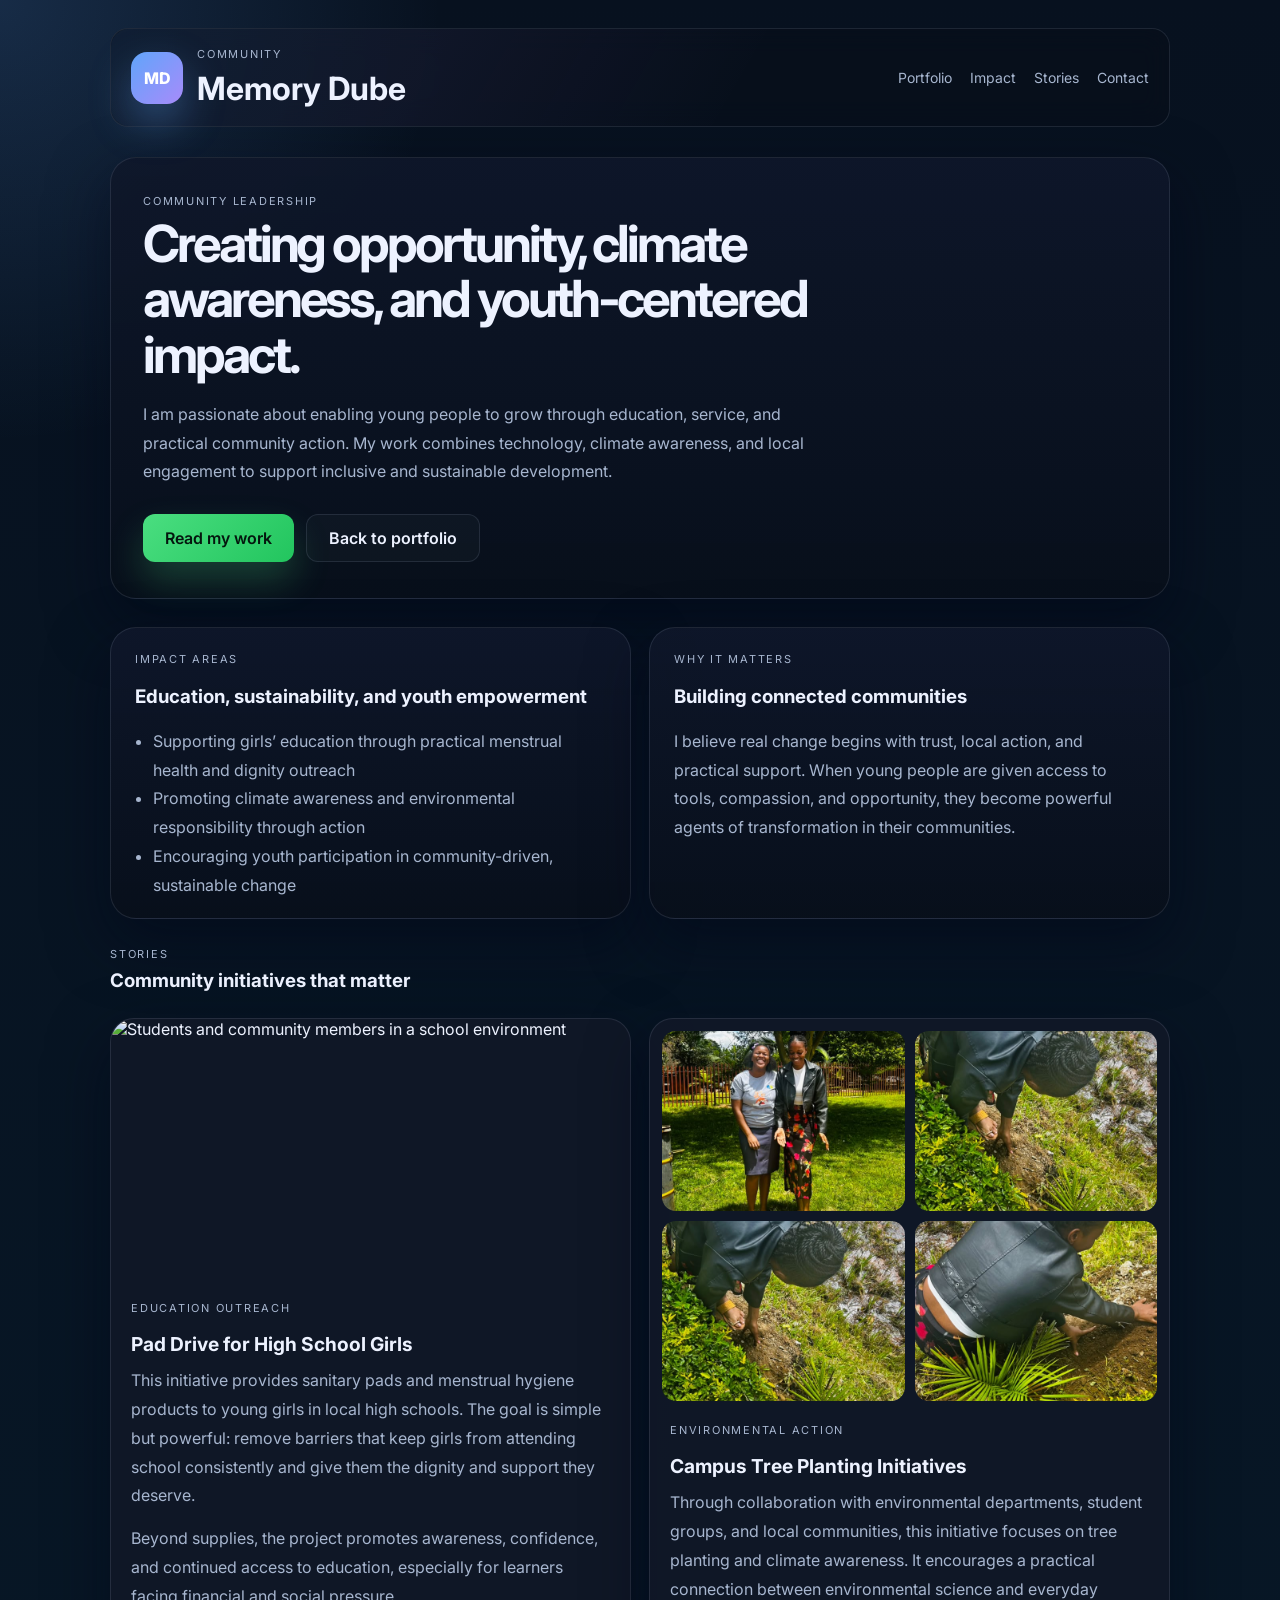
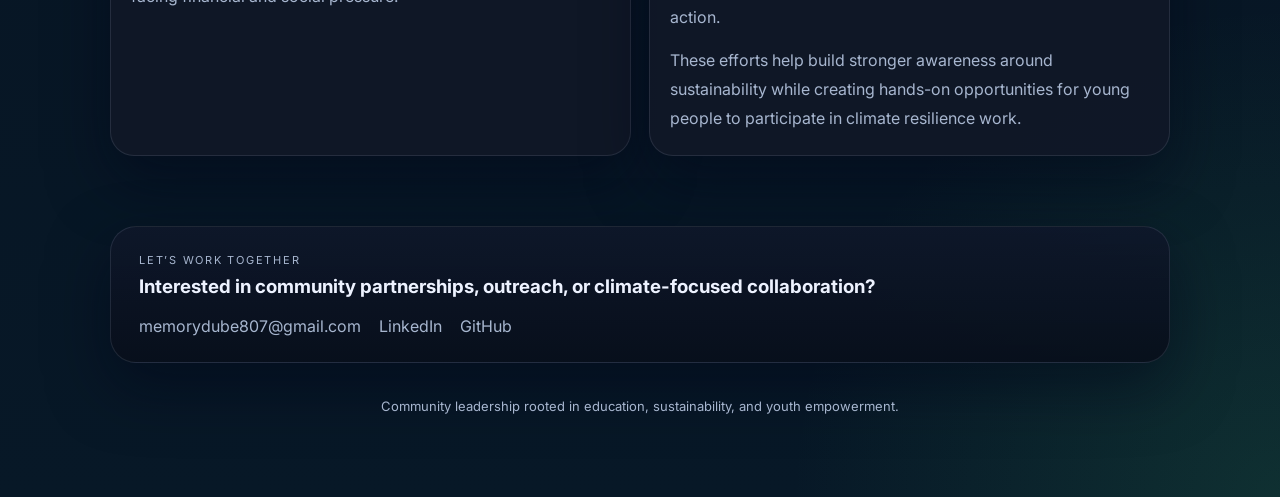
==== community.html @ f98d9ad6 "Initial portfolio upload" ====
<!DOCTYPE html>
<html lang="en">
  <head>
    <meta charset="UTF-8" />
    <meta name="viewport" content="width=device-width, initial-scale=1.0" />
    <title>Community Leadership | Memory Dube</title>
    <meta
      name="description"
      content="Community leadership and impact page for Memory Dube, highlighting education outreach, climate action, and youth empowerment."
    />
    <link rel="preconnect" href="https://fonts.googleapis.com" />
    <link rel="preconnect" href="https://fonts.gstatic.com" crossorigin />
    <link
      href="https://fonts.googleapis.com/css2?family=Inter:wght@400;500;600;700;800&display=swap"
      rel="stylesheet"
    />
    <link rel="stylesheet" href="styles.css" />
  </head>
  <body class="community-page-body">
    <div class="page-shell community-page-shell">
      <header class="topbar community-header">
        <div class="brand-wrap">
          <div class="brand-mark">MD</div>
          <div>
            <p class="eyebrow">Community</p>
            <h1>Memory Dube</h1>
          </div>
        </div>

        <nav class="main-nav" aria-label="Community navigation">
          <a href="index.html">Portfolio</a>
          <a href="#impact">Impact</a>
          <a href="#stories">Stories</a>
          <a href="#contact">Contact</a>
        </nav>
      </header>

      <main class="community-main">
        <section class="community-hero card">
          <div>
            <p class="eyebrow">Community leadership</p>
            <h2>Creating opportunity, climate awareness, and youth-centered impact.</h2>
            <p>
              I am passionate about enabling young people to grow through education, service, and
              practical community action. My work combines technology, climate awareness, and local
              engagement to support inclusive and sustainable development.
            </p>
            <div class="cta-row">
              <a href="#stories" class="primary-btn">Read my work</a>
              <a href="index.html" class="secondary-btn">Back to portfolio</a>
            </div>
          </div>
        </section>

        <section id="impact" class="impact-layout">
          <article class="impact-stats card">
            <p class="eyebrow">Impact areas</p>
            <h3>Education, sustainability, and youth empowerment</h3>
            <ul>
              <li>Supporting girls’ education through practical menstrual health and dignity outreach</li>
              <li>Promoting climate awareness and environmental responsibility through action</li>
              <li>Encouraging youth participation in community-driven, sustainable change</li>
            </ul>
          </article>

          <article class="impact-stats card">
            <p class="eyebrow">Why it matters</p>
            <h3>Building connected communities</h3>
            <p>
              I believe real change begins with trust, local action, and practical support. When young
              people are given access to tools, compassion, and opportunity, they become powerful agents of
              transformation in their communities.
            </p>
          </article>
        </section>

        <section id="stories" class="story-section">
          <div class="section-header community-section-header">
            <div>
              <p class="eyebrow">Stories</p>
              <h3>Community initiatives that matter</h3>
            </div>
          </div>

          <div class="story-grid">
            <article class="story-card card">
              <img
                src="https://images.unsplash.com/photo-1529156069898-49953e39b3ac?auto=format&fit=crop&w=900&q=80"
                alt="Students and community members in a school environment"
              />
              <div class="story-content">
                <p class="eyebrow">Education outreach</p>
                <h3>Pad Drive for High School Girls</h3>
                <p>
                  This initiative provides sanitary pads and menstrual hygiene products to young girls
                  in local high schools. The goal is simple but powerful: remove barriers that keep
                  girls from attending school consistently and give them the dignity and support they
                  deserve.
                </p>
                <p>
                  Beyond supplies, the project promotes awareness, confidence, and continued access to
                  education, especially for learners facing financial and social pressure.
                </p>
              </div>
            </article>

            <article class="story-card card">
              <div class="story-gallery">
                <img src="tree_planting/WhatsApp Image 2026-09-12 at 18.27.28.jpeg" alt="Tree planting activity" />
                <img src="tree_planting/o.jpeg" alt="Tree planting action" />
                <img src="tree_planting/r.jpeg" alt="Students planting trees" />
                <img src="tree_planting/m.jpeg" alt="Community tree planting" />
              </div>
              <div class="story-content">
                <p class="eyebrow">Environmental action</p>
                <h3>Campus Tree Planting Initiatives</h3>
                <p>
                  Through collaboration with environmental departments, student groups, and local
                  communities, this initiative focuses on tree planting and climate awareness. It
                  encourages a practical connection between environmental science and everyday action.
                </p>
                <p>
                  These efforts help build stronger awareness around sustainability while creating hands-on
                  opportunities for young people to participate in climate resilience work.
                </p>
              </div>
            </article>
          </div>
        </section>

        <section id="contact" class="contact card community-contact">
          <div>
            <p class="eyebrow">Let’s work together</p>
            <h3>Interested in community partnerships, outreach, or climate-focused collaboration?</h3>
          </div>

          <div class="contact-links">
            <a href="mailto:memorydube807@gmail.com">memorydube807@gmail.com</a>
            <a href="https://www.linkedin.com/in/memory-d-347bab246/" target="_blank" rel="noreferrer">LinkedIn</a>
            <a href="https://github.com/MemoryDube807" target="_blank" rel="noreferrer">GitHub</a>
          </div>
        </section>
      </main>

      <footer class="footer">
        <p>Community leadership rooted in education, sustainability, and youth empowerment.</p>
      </footer>
    </div>
  </body>
</html>
---- styles.css ----
:root {
  --bg: #07111f;
  --bg-2: #0d172a;
  --panel: rgba(15, 23, 42, 0.82);
  --panel-strong: #101b2e;
  --card: rgba(17, 24, 39, 0.9);
  --card-soft: rgba(15, 23, 42, 0.7);
  --line: rgba(148, 163, 184, 0.16);
  --text: #edf2ff;
  --muted: #a7b6cf;
  --blue: #60a5fa;
  --cyan: #67e8f9;
  --purple: #a78bfa;
  --green: #4ade80;
  --shadow: 0 24px 60px rgba(2, 6, 23, 0.5);
}

* {
  box-sizing: border-box;
}

html {
  scroll-behavior: smooth;
}

body {
  margin: 0;
  min-height: 100vh;
  font-family: "Inter", sans-serif;
  background:
    radial-gradient(circle at top left, rgba(96, 165, 250, 0.2), transparent 18%),
    radial-gradient(circle at bottom right, rgba(167, 139, 250, 0.18), transparent 25%),
    linear-gradient(180deg, var(--bg) 0%, #0a1425 100%);
  color: var(--text);
}

img {
  display: block;
  max-width: 100%;
}

a {
  color: inherit;
  text-decoration: none;
}

.page-shell {
  max-width: 1200px;
  margin: 0 auto;
  padding: 28px 20px 60px;
}

.card {
  background: linear-gradient(180deg, rgba(15, 23, 42, 0.9), rgba(8, 15, 27, 0.95));
  border: 1px solid var(--line);
  border-radius: 26px;
  box-shadow: var(--shadow);
}

.topbar {
  display: flex;
  align-items: center;
  justify-content: space-between;
  gap: 18px;
  margin-bottom: 30px;
  padding: 18px 20px;
  position: sticky;
  top: 12px;
  z-index: 10;
  background: rgba(8, 15, 27, 0.7);
  border: 1px solid var(--line);
  border-radius: 18px;
  backdrop-filter: blur(14px);
}

.topbar::before {
  content: "";
  position: absolute;
  inset: 0;
  background: linear-gradient(120deg, rgba(96, 165, 250, 0.08), rgba(167, 139, 250, 0.06), transparent 60%);
  border-radius: inherit;
  pointer-events: none;
}

.brand-wrap,
.main-nav {
  position: relative;
  z-index: 1;
}

.brand-wrap {
  display: flex;
  align-items: center;
  gap: 14px;
}

.brand-mark {
  width: 52px;
  height: 52px;
  border-radius: 16px;
  display: grid;
  place-items: center;
  background: linear-gradient(135deg, var(--blue), var(--purple));
  color: #fff;
  font-weight: 800;
  box-shadow: 0 18px 40px rgba(96, 165, 250, 0.35);
}

.brand-wrap h1,
.hero-copy h2,
.section-title-row h3,
.section-header h3,
.contact h3,
.process h3,
.mini-card h3 {
  margin: 0;
}

.eyebrow {
  margin: 0 0 8px;
  font-size: 11px;
  letter-spacing: 0.16em;
  text-transform: uppercase;
  color: var(--muted);
}

.main-nav {
  display: flex;
  align-items: center;
  gap: 18px;
  flex-wrap: wrap;
  font-size: 14px;
  color: var(--muted);
}

.main-nav a,
.section-header a,
.contact-links a {
  transition: color 0.2s ease;
}

.main-nav a:hover,
.section-header a:hover,
.contact-links a:hover {
  color: var(--text);
}

.hero {
  display: grid;
  grid-template-columns: 1.4fr 0.8fr;
  gap: 26px;
  padding: 38px 36px;
  overflow: hidden;
}

.hero-copy {
  display: flex;
  flex-direction: column;
  justify-content: center;
}

.badge {
  display: inline-flex;
  width: fit-content;
  align-items: center;
  padding: 8px 14px;
  border-radius: 999px;
  background: rgba(103, 232, 249, 0.09);
  border: 1px solid rgba(103, 232, 249, 0.18);
  color: #d9f9ff;
  font-size: 12px;
  font-weight: 600;
}

.hero-copy h2 {
  margin-top: 18px;
  max-width: 600px;
  font-size: clamp(2.4rem, 5vw, 4.3rem);
  line-height: 1.03;
  letter-spacing: -0.06em;
}

.hero-copy p {
  margin: 18px 0 0;
  max-width: 620px;
  color: var(--muted);
  font-size: 1.02rem;
  line-height: 1.8;
}

.cta-row {
  display: flex;
  flex-wrap: wrap;
  gap: 12px;
  margin-top: 28px;
}

.primary-btn,
.secondary-btn {
  display: inline-flex;
  align-items: center;
  justify-content: center;
  min-height: 48px;
  padding: 0 22px;
  border-radius: 12px;
  font-weight: 600;
  transition: transform 0.2s ease, box-shadow 0.2s ease;
}

.primary-btn {
  background: linear-gradient(135deg, var(--green), #22c55e);
  color: #04160e;
  box-shadow: 0 18px 36px rgba(74, 222, 128, 0.24);
}

.secondary-btn {
  background: rgba(148, 163, 184, 0.04);
  border: 1px solid var(--line);
  color: var(--text);
}

.primary-btn:hover,
.secondary-btn:hover {
  transform: translateY(-1px);
}

.tag-row,
.impact-row {
  display: flex;
  flex-wrap: wrap;
  gap: 12px;
  margin-top: 24px;
}

.tag-row span,
.impact-row span {
  display: inline-flex;
  align-items: center;
  padding: 9px 12px;
  border-radius: 999px;
  background: rgba(148, 163, 184, 0.05);
  border: 1px solid var(--line);
  color: var(--muted);
  font-size: 12px;
}

.impact-row span {
  background: rgba(74, 222, 128, 0.08);
  border-color: rgba(74, 222, 128, 0.18);
  color: #d7fce6;
}

.info-panel {
  display: flex;
  flex-direction: column;
  gap: 18px;
  justify-content: center;
}

.profile-card {
  display: flex;
  align-items: center;
  gap: 16px;
  padding: 20px;
  background: linear-gradient(135deg, rgba(96, 165, 250, 0.1), rgba(167, 139, 250, 0.08));
  border: 1px solid var(--line);
  border-radius: 22px;
}

.avatar {
  width: 76px;
  height: 76px;
  border-radius: 22px;
  display: grid;
  place-items: center;
  background: linear-gradient(135deg, var(--purple), var(--blue));
  color: white;
  font-size: 1.5rem;
  font-weight: 800;
}

.profile-name {
  margin: 0;
  font-size: 1.3rem;
  font-weight: 700;
}

.profile-role {
  margin: 6px 0 0;
  color: var(--muted);
  font-size: 0.95rem;
}

.stat-grid {
  display: grid;
  grid-template-columns: repeat(2, minmax(0, 1fr));
  gap: 16px;
}

.stat-grid div {
  padding: 18px 16px;
  background: rgba(148, 163, 184, 0.04);
  border: 1px solid var(--line);
  border-radius: 16px;
  display: grid;
  gap: 8px;
}

.stat-grid span {
  color: var(--muted);
  font-size: 12px;
}

.stat-grid strong {
  font-size: 1rem;
}

.metrics {
  margin-top: 28px;
  padding: 26px 30px 18px;
}

.section-title-row,
.section-header {
  display: flex;
  align-items: center;
  justify-content: space-between;
  gap: 12px;
}

.live-pill {
  color: var(--green);
  font-size: 13px;
  font-weight: 600;
}

.metrics-grid {
  margin-top: 20px;
  display: grid;
  grid-template-columns: repeat(4, minmax(0, 1fr));
  gap: 16px;
}

.metrics-grid article {
  padding: 20px 18px;
  background: rgba(148, 163, 184, 0.04);
  border: 1px solid var(--line);
  border-radius: 18px;
  display: grid;
  gap: 10px;
}

.metrics-grid span {
  color: var(--muted);
  font-size: 12px;
}

.metrics-grid strong {
  font-size: clamp(1.5rem, 2.5vw, 2.2rem);
}

.about-grid {
  display: grid;
  grid-template-columns: repeat(2, minmax(0, 1fr));
  gap: 18px;
  margin-top: 26px;
}

.mini-card {
  padding: 24px 24px 20px;
}

.mini-card p:last-child {
  color: var(--muted);
  line-height: 1.8;
  margin: 14px 0 0;
}

.section-header {
  margin-top: 46px;
  margin-bottom: 18px;
}

.pill,
.section-header a {
  display: inline-flex;
  align-items: center;
  justify-content: center;
  min-height: 38px;
  padding: 0 14px;
  border-radius: 999px;
  background: rgba(148, 163, 184, 0.04);
  border: 1px solid var(--line);
  color: var(--muted);
  font-size: 12px;
}

.projects-grid,
.video-grid {
  display: grid;
  grid-template-columns: repeat(3, minmax(0, 1fr));
  gap: 18px;
}

.project-card,
.video-card {
  background: rgba(17, 24, 39, 0.9);
  border: 1px solid var(--line);
  border-radius: 22px;
  overflow: hidden;
  transition: transform 0.22s ease, border-color 0.22s ease, box-shadow 0.22s ease;
}

.project-card {
  padding: 18px;
}

.project-card:hover,
.video-card:hover {
  transform: translateY(-4px);
  border-color: rgba(96, 165, 250, 0.32);
  box-shadow: 0 18px 32px rgba(15, 23, 42, 0.4);
}

.project-top {
  display: flex;
  align-items: center;
  justify-content: space-between;
  gap: 12px;
  margin-bottom: 18px;
}

.repo-icon {
  display: inline-flex;
  align-items: center;
  gap: 10px;
  font-weight: 600;
  color: var(--text);
}

.repo-icon::before {
  content: "";
  display: inline-block;
  width: 12px;
  height: 12px;
  border-radius: 4px;
  background: linear-gradient(135deg, var(--green), #facc15);
}

.lang {
  display: inline-flex;
  align-items: center;
  justify-content: center;
  padding: 7px 10px;
  border-radius: 999px;
  background: rgba(96, 165, 250, 0.1);
  border: 1px solid rgba(96, 165, 250, 0.22);
  color: #e0efff;
  font-size: 11px;
}

.project-card h4,
.video-card h4 {
  margin: 0 0 10px;
  font-size: 1.15rem;
}

.project-card p,
.video-card p {
  margin: 0;
  color: var(--muted);
  line-height: 1.75;
  font-size: 14px;
}

.meta-row {
  display: flex;
  align-items: center;
  justify-content: space-between;
  gap: 10px;
  margin-top: 18px;
  padding-top: 14px;
  border-top: 1px solid var(--line);
  color: var(--muted);
  font-size: 12px;
}

.meta-row .stars {
  display: inline-flex;
  align-items: center;
  gap: 6px;
}

.meta-row .stars::before {
  content: "★";
  color: #facc15;
}

.project-links {
  margin-top: 18px;
  display: flex;
  flex-wrap: wrap;
  gap: 10px;
}

.project-links a {
  padding: 8px 12px;
  border-radius: 10px;
  border: 1px solid var(--line);
  background: rgba(148, 163, 184, 0.04);
  color: var(--text);
  font-size: 12px;
}

.process {
  margin-top: 38px;
  padding: 24px 28px 14px;
}

.process-grid {
  display: grid;
  grid-template-columns: repeat(3, minmax(0, 1fr));
  gap: 18px;
  margin-top: 18px;
}

.process-grid article {
  padding: 22px 18px 18px;
  border-radius: 20px;
  background: rgba(148, 163, 184, 0.04);
  border: 1px solid var(--line);
  transition: transform 0.2s ease, border-color 0.2s ease;
}

.process-grid article:hover {
  transform: translateY(-3px);
  border-color: rgba(103, 232, 249, 0.28);
}

.process-grid span {
  display: inline-flex;
  width: 38px;
  height: 38px;
  align-items: center;
  justify-content: center;
  border-radius: 12px;
  margin-bottom: 18px;
  background: rgba(96, 165, 250, 0.12);
  border: 1px solid rgba(96, 165, 250, 0.22);
  color: #dfeeff;
  font-weight: 700;
}

.process-grid h4 {
  margin: 0 0 12px;
  font-size: 1.1rem;
}

.process-grid p {
  margin: 0;
  color: var(--muted);
  line-height: 1.8;
}

.video-card {
  padding: 0;
}

.video-embed {
  width: 100%;
  position: relative;
  aspect-ratio: 16 / 9;
  background: #020817;
  border-bottom: 1px solid var(--line);
}

.video-card .video-embed iframe {
  filter: saturate(0.85);
}

.video-embed iframe {
  width: 100%;
  height: 100%;
  border: 0;
}

.video-body {
  padding: 18px;
}

.contact {
  display: flex;
  align-items: center;
  justify-content: space-between;
  gap: 18px;
  margin-top: 42px;
  padding: 26px 28px;
}

.contact-links {
  display: flex;
  flex-wrap: wrap;
  gap: 18px;
  color: var(--muted);
}

.footer {
  padding: 22px 8px 10px;
  text-align: center;
  color: var(--muted);
  font-size: 13px;
}

.community-page-body {
  background:
    radial-gradient(circle at top left, rgba(96, 165, 250, 0.18), transparent 18%),
    radial-gradient(circle at bottom right, rgba(74, 222, 128, 0.12), transparent 20%),
    linear-gradient(180deg, var(--bg) 0%, #071827 100%);
}

.community-page-shell {
  max-width: 1100px;
}

.community-main {
  display: grid;
  gap: 28px;
}

.community-hero {
  padding: 36px 32px;
}

.community-hero h2 {
  margin: 0;
  max-width: 700px;
  font-size: clamp(2.2rem, 4vw, 3.6rem);
  line-height: 1.08;
  letter-spacing: -0.06em;
}

.community-hero p:last-of-type {
  color: var(--muted);
  line-height: 1.8;
  max-width: 700px;
  margin-top: 18px;
}

.impact-layout {
  display: grid;
  grid-template-columns: repeat(2, minmax(0, 1fr));
  gap: 18px;
}

.impact-stats {
  padding: 24px 24px 18px;
}

.impact-stats ul {
  margin: 12px 0 0;
  padding-left: 18px;
  color: var(--muted);
  line-height: 1.8;
}

.impact-stats p:last-child {
  margin: 12px 0 0;
  color: var(--muted);
  line-height: 1.8;
}

.story-section {
  display: grid;
  gap: 18px;
}

.community-section-header {
  margin-top: 0;
  margin-bottom: 8px;
}

.story-grid {
  display: grid;
  grid-template-columns: repeat(2, minmax(0, 1fr));
  gap: 18px;
}

.story-card {
  overflow: hidden;
  background: rgba(17, 24, 39, 0.9);
  border: 1px solid var(--line);
  border-radius: 24px;
  box-shadow: var(--shadow);
}

.story-card img {
  width: 100%;
  height: 260px;
  object-fit: cover;
  display: block;
}

.story-gallery {
  display: grid;
  grid-template-columns: repeat(2, minmax(0, 1fr));
  gap: 10px;
  padding: 12px 12px 0;
}

.story-gallery img {
  width: 100%;
  height: 180px;
  object-fit: cover;
  display: block;
  border-radius: 14px;
}

.story-content {
  padding: 20px 20px 22px;
}

.story-content h3 {
  margin: 0 0 10px;
  font-size: 1.2rem;
}

.story-content p {
  margin: 0 0 14px;
  color: var(--muted);
  line-height: 1.8;
}

.story-content p:last-child {
  margin-bottom: 0;
}

.community-contact {
  display: flex;
  flex-wrap: wrap;
  justify-content: space-between;
  align-items: center;
  gap: 18px;
  padding: 26px 28px;
}

@media (max-width: 980px) {
  .hero {
    grid-template-columns: 1fr;
  }

  .projects-grid,
  .video-grid,
  .metrics-grid,
  .process-grid,
  .impact-layout,
  .story-grid {
    grid-template-columns: 1fr;
  }

  .contact {
    flex-direction: column;
    align-items: flex-start;
  }
}

@media (prefers-reduced-motion: reduce) {
  *, *::before, *::after {
    animation: none !important;
    transition: none !important;
    scroll-behavior: auto !important;
  }
}

@media (max-width: 640px) {
  .page-shell {
    padding-left: 14px;
    padding-right: 14px;
  }

  .topbar,
  .section-header,
  .section-title-row {
    flex-direction: column;
    align-items: flex-start;
  }

  .main-nav {
    gap: 10px 14px;
  }

  .hero,
  .metrics,
  .contact {
    padding-left: 18px;
    padding-right: 18px;
  }

  .tag-row,
  .contact-links,
  .project-links {
    gap: 8px;
  }

  .about-grid,
  .projects-grid,
  .video-grid,
  .metrics-grid,
  .process-grid,
  .stat-grid,
  .community-showcase {
    grid-template-columns: 1fr;
  }

  .hero-copy h2 {
    font-size: 2.4rem;
  }
}
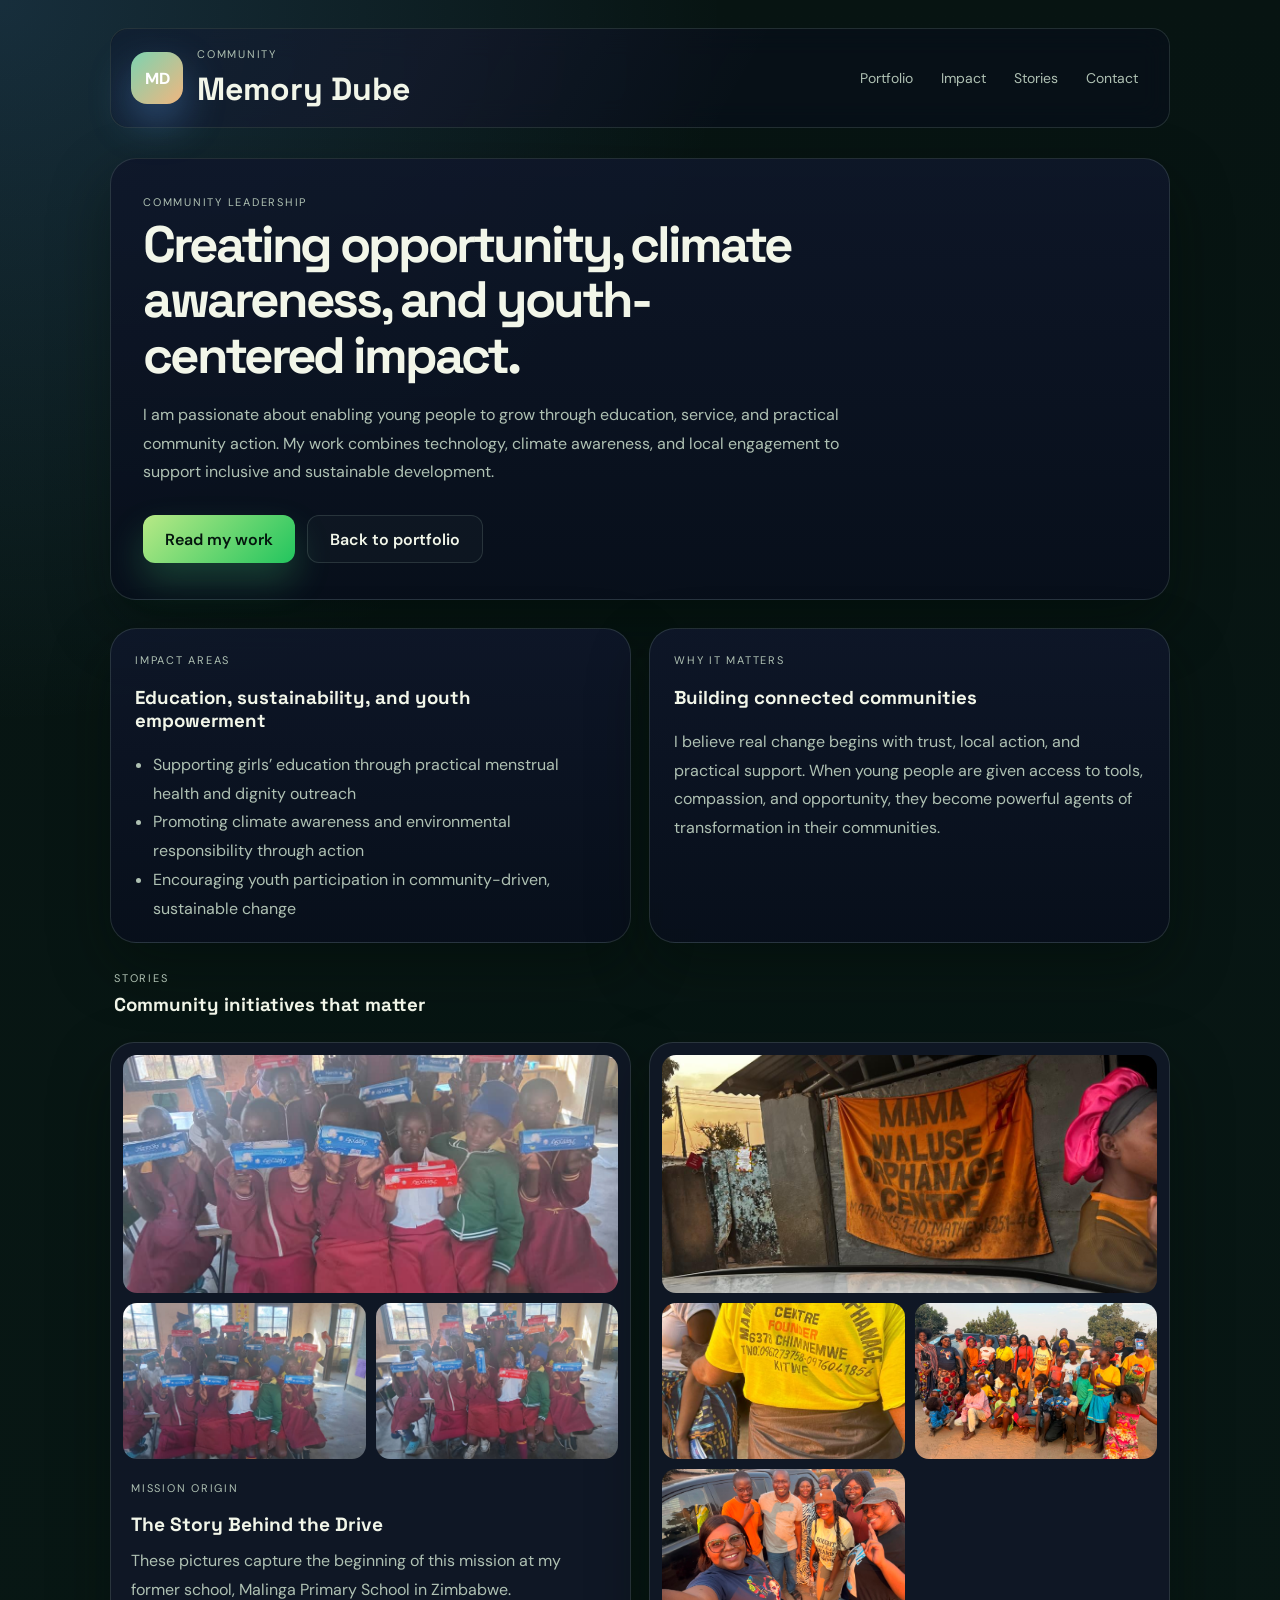
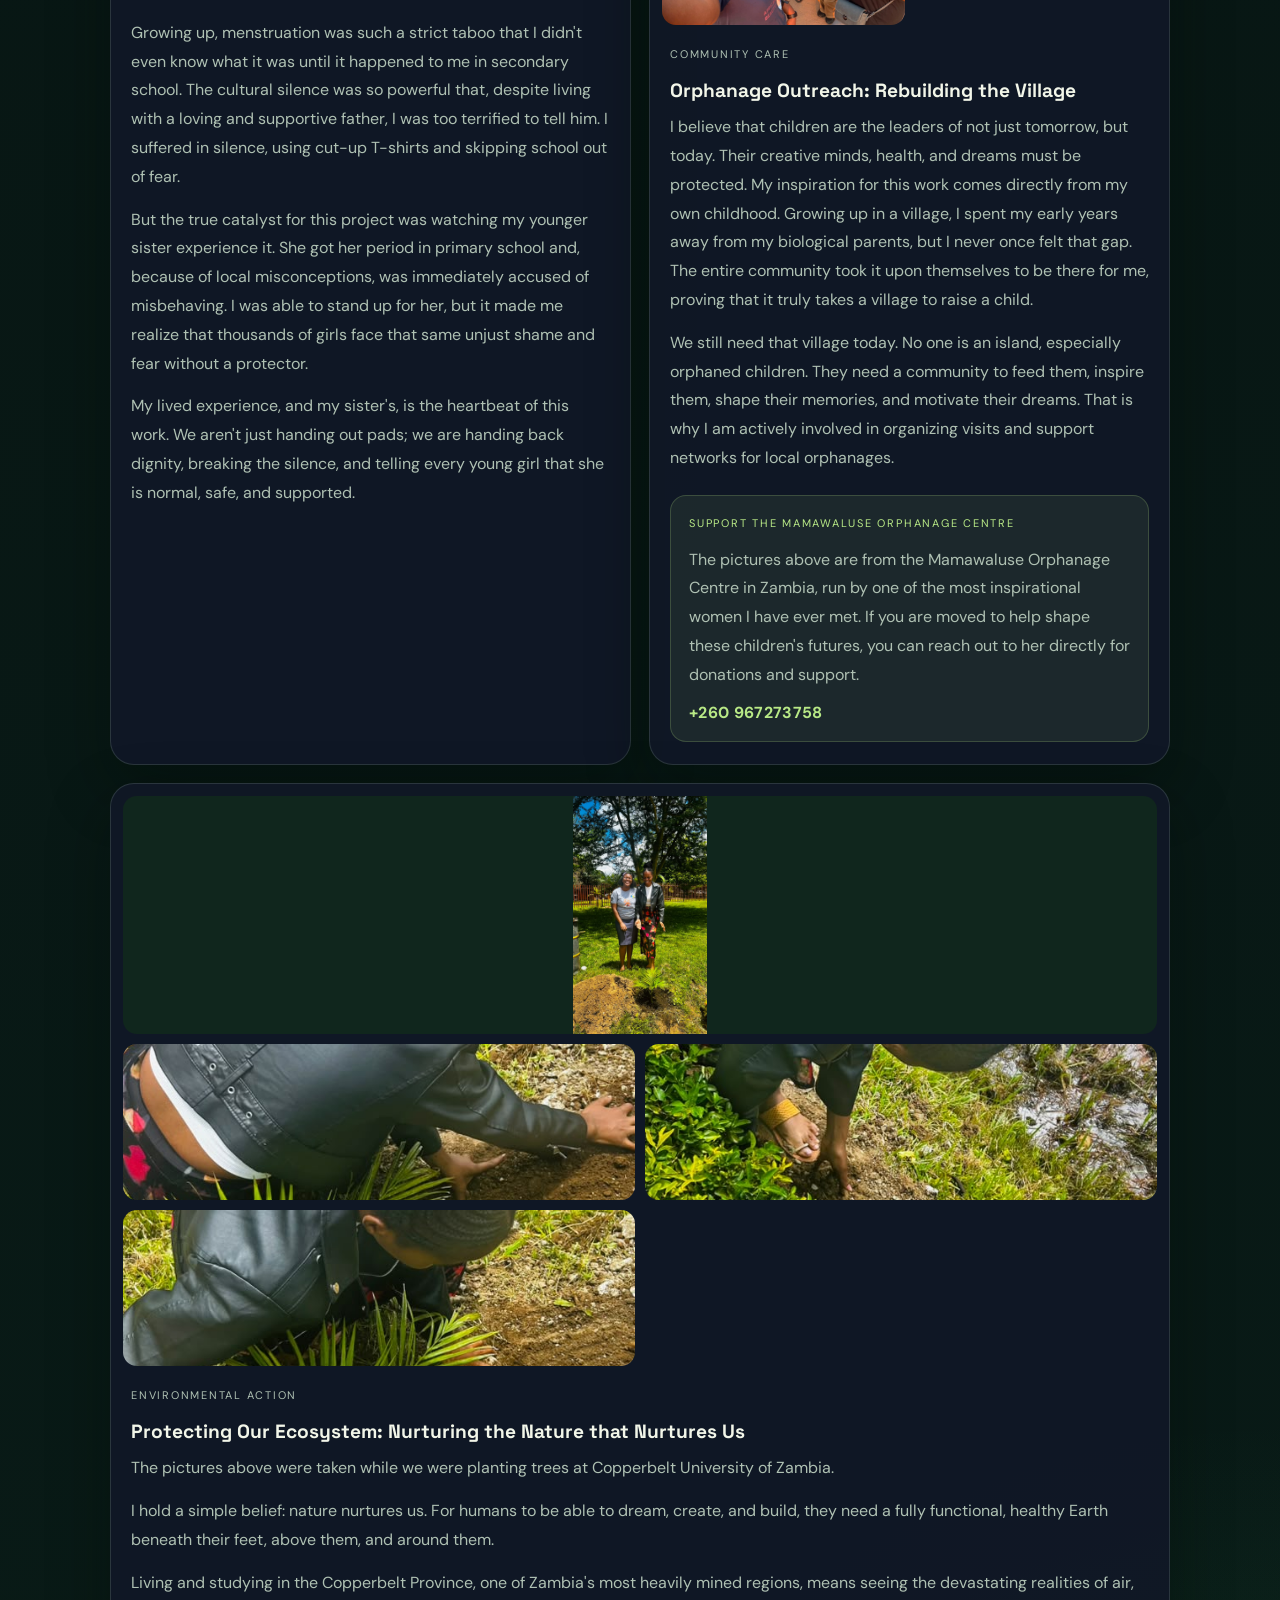
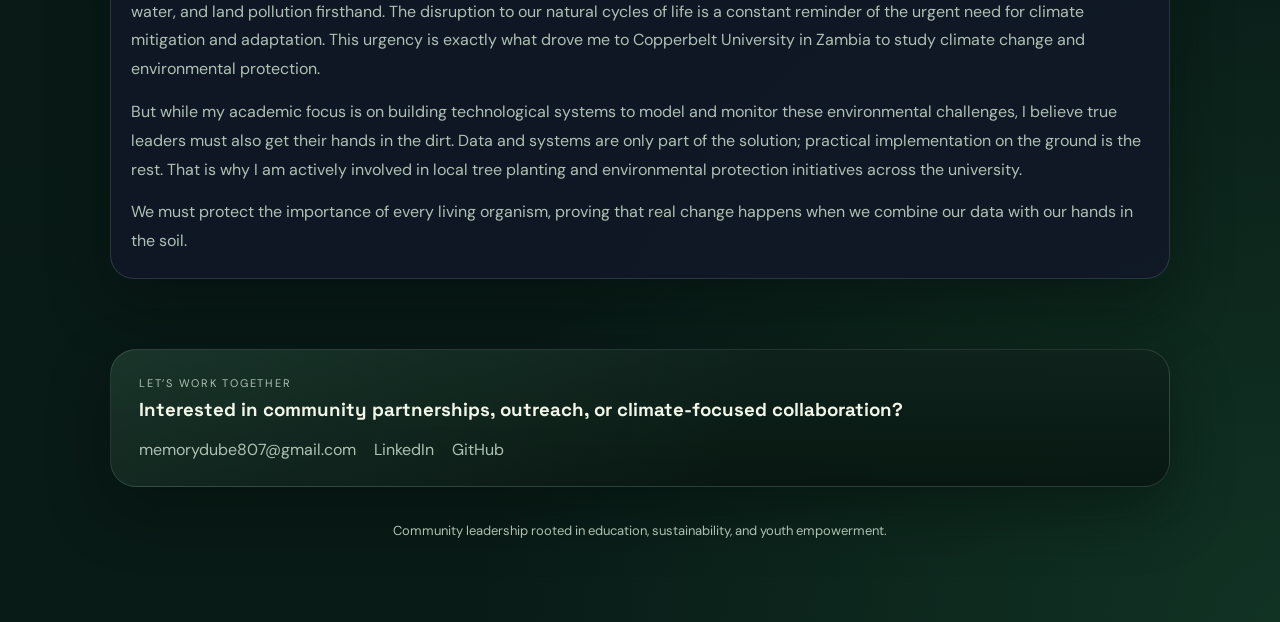
==== commit 658c1b40: "Update portfolio and community website" ====
--- a/community.html
+++ b/community.html
@@ -11,7 +11,7 @@
     <link rel="preconnect" href="https://fonts.googleapis.com" />
     <link rel="preconnect" href="https://fonts.gstatic.com" crossorigin />
     <link
-      href="https://fonts.googleapis.com/css2?family=Inter:wght@400;500;600;700;800&display=swap"
+      href="https://fonts.googleapis.com/css2?family=DM+Sans:wght@400;500;600;700&family=Space+Grotesk:wght@500;600;700&display=swap"
       rel="stylesheet"
     />
     <link rel="stylesheet" href="styles.css" />
@@ -84,44 +84,121 @@
 
           <div class="story-grid">
             <article class="story-card card">
-              <img
-                src="https://images.unsplash.com/photo-1529156069898-49953e39b3ac?auto=format&fit=crop&w=900&q=80"
-                alt="Students and community members in a school environment"
-              />
+              <div class="story-gallery">
+                <img src="pads distribution/girls.jpeg" alt="Girls receiving sanitary pad support" />
+                <img src="pads distribution/my girls.jpeg" alt="Girls participating in the pad distribution" />
+                <img
+                  src="pads distribution/WhatsApp Image 2026-09-14 at 18.25.34.jpeg"
+                  alt="Community pad distribution activity"
+                />
+              </div>
               <div class="story-content">
-                <p class="eyebrow">Education outreach</p>
-                <h3>Pad Drive for High School Girls</h3>
-                <p>
-                  This initiative provides sanitary pads and menstrual hygiene products to young girls
-                  in local high schools. The goal is simple but powerful: remove barriers that keep
-                  girls from attending school consistently and give them the dignity and support they
-                  deserve.
-                </p>
-                <p>
-                  Beyond supplies, the project promotes awareness, confidence, and continued access to
-                  education, especially for learners facing financial and social pressure.
+                <p class="eyebrow">Mission origin</p>
+                <h3>The Story Behind the Drive</h3>
+                <p>
+                  These pictures capture the beginning of this mission at my former school, Malinga
+                  Primary School in Zimbabwe.
+                </p>
+                <p>
+                  Growing up, menstruation was such a strict taboo that I didn't even know what it was
+                  until it happened to me in secondary school. The cultural silence was so powerful that,
+                  despite living with a loving and supportive father, I was too terrified to tell him. I
+                  suffered in silence, using cut-up T-shirts and skipping school out of fear.
+                </p>
+                <p>
+                  But the true catalyst for this project was watching my younger sister experience it. She
+                  got her period in primary school and, because of local misconceptions, was immediately
+                  accused of misbehaving. I was able to stand up for her, but it made me realize that
+                  thousands of girls face that same unjust shame and fear without a protector.
+                </p>
+                <p>
+                  My lived experience, and my sister's, is the heartbeat of this work. We aren't just
+                  handing out pads; we are handing back dignity, breaking the silence, and telling every
+                  young girl that she is normal, safe, and supported.
                 </p>
               </div>
             </article>
 
             <article class="story-card card">
               <div class="story-gallery">
-                <img src="tree_planting/WhatsApp Image 2026-09-12 at 18.27.28.jpeg" alt="Tree planting activity" />
-                <img src="tree_planting/o.jpeg" alt="Tree planting action" />
-                <img src="tree_planting/r.jpeg" alt="Students planting trees" />
-                <img src="tree_planting/m.jpeg" alt="Community tree planting" />
+                <img src="orphanage visits/flag.jpeg" alt="Children taking part in an orphanage visit" />
+                <img src="orphanage visits/mama.jpeg" alt="Community members during an orphanage visit" />
+                <img src="orphanage visits/with kids.jpeg" alt="Spending time with children at the orphanage" />
+                <img
+                  src="orphanage visits/WhatsApp Image 2026-09-12 at 19.09.06.jpeg"
+                  alt="Orphanage visit community activity"
+                />
+              </div>
+              <div class="story-content">
+                <p class="eyebrow">Community care</p>
+                <h3>Orphanage Outreach: Rebuilding the Village</h3>
+                <p>
+                  I believe that children are the leaders of not just tomorrow, but today. Their creative
+                  minds, health, and dreams must be protected. My inspiration for this work comes directly
+                  from my own childhood. Growing up in a village, I spent my early years away from my
+                  biological parents, but I never once felt that gap. The entire community took it upon
+                  themselves to be there for me, proving that it truly takes a village to raise a child.
+                </p>
+                <p>
+                  We still need that village today. No one is an island, especially orphaned children. They
+                  need a community to feed them, inspire them, shape their memories, and motivate their
+                  dreams. That is why I am actively involved in organizing visits and support networks for
+                  local orphanages.
+                </p>
+                <div class="story-support">
+                  <p class="eyebrow">Support the Mamawaluse Orphanage Centre</p>
+                  <p>
+                    The pictures above are from the Mamawaluse Orphanage Centre in Zambia, run by one of
+                    the most inspirational women I have ever met. If you are moved to help shape these
+                    children's futures, you can reach out to her directly for donations and support.
+                  </p>
+                  <a href="tel:+260967273758" aria-label="Call Mamawaluse Orphanage Centre at plus 260 967 273 758">
+                    +260 967273758
+                  </a>
+                </div>
+              </div>
+            </article>
+
+            <article class="story-card card">
+              <div class="story-gallery">
+                <img
+                  class="tree-result-photo"
+                  src="tree_planting/WhatsApp Image 2026-09-12 at 18.27.28.jpeg"
+                  alt="Two community members standing beside a newly planted tree"
+                />
+                <img src="tree_planting/m.jpeg" alt="Hands pressing soil around a newly planted tree" />
+                <img src="tree_planting/o.jpeg" alt="Preparing the ground for a tree seedling" />
+                <img src="tree_planting/e.jpeg" alt="Planting a palm seedling in the ground" />
               </div>
               <div class="story-content">
                 <p class="eyebrow">Environmental action</p>
-                <h3>Campus Tree Planting Initiatives</h3>
-                <p>
-                  Through collaboration with environmental departments, student groups, and local
-                  communities, this initiative focuses on tree planting and climate awareness. It
-                  encourages a practical connection between environmental science and everyday action.
-                </p>
-                <p>
-                  These efforts help build stronger awareness around sustainability while creating hands-on
-                  opportunities for young people to participate in climate resilience work.
+                <h3>Protecting Our Ecosystem: Nurturing the Nature that Nurtures Us</h3>
+                <p>
+                  The pictures above were taken while we were planting trees at Copperbelt University of
+                  Zambia.
+                </p>
+                <p>
+                  I hold a simple belief: nature nurtures us. For humans to be able to dream, create, and
+                  build, they need a fully functional, healthy Earth beneath their feet, above them, and
+                  around them.
+                </p>
+                <p>
+                  Living and studying in the Copperbelt Province, one of Zambia's most heavily mined
+                  regions, means seeing the devastating realities of air, water, and land pollution
+                  firsthand. The disruption to our natural cycles of life is a constant reminder of the
+                  urgent need for climate mitigation and adaptation. This urgency is exactly what drove me
+                  to Copperbelt University in Zambia to study climate change and environmental protection.
+                </p>
+                <p>
+                  But while my academic focus is on building technological systems to model and monitor
+                  these environmental challenges, I believe true leaders must also get their hands in the
+                  dirt. Data and systems are only part of the solution; practical implementation on the
+                  ground is the rest. That is why I am actively involved in local tree planting and
+                  environmental protection initiatives across the university.
+                </p>
+                <p>
+                  We must protect the importance of every living organism, proving that real change happens
+                  when we combine our data with our hands in the soil.
                 </p>
               </div>
             </article>
--- a/styles.css
+++ b/styles.css
@@ -1,18 +1,18 @@
 :root {
-  --bg: #07111f;
-  --bg-2: #0d172a;
-  --panel: rgba(15, 23, 42, 0.82);
-  --panel-strong: #101b2e;
-  --card: rgba(17, 24, 39, 0.9);
-  --card-soft: rgba(15, 23, 42, 0.7);
-  --line: rgba(148, 163, 184, 0.16);
-  --text: #edf2ff;
-  --muted: #a7b6cf;
-  --blue: #60a5fa;
-  --cyan: #67e8f9;
-  --purple: #a78bfa;
-  --green: #4ade80;
-  --shadow: 0 24px 60px rgba(2, 6, 23, 0.5);
+  --bg: #071412;
+  --bg-2: #10201c;
+  --panel: rgba(16, 32, 28, 0.86);
+  --panel-strong: #142923;
+  --card: rgba(18, 35, 30, 0.92);
+  --card-soft: rgba(16, 32, 28, 0.72);
+  --line: rgba(182, 211, 194, 0.16);
+  --text: #f2f6e9;
+  --muted: #afc1b3;
+  --blue: #7dd3b0;
+  --cyan: #a7f3d0;
+  --purple: #f0b67f;
+  --green: #b8e986;
+  --shadow: 0 24px 60px rgba(1, 12, 8, 0.42);
 }
 
 * {
@@ -26,7 +26,7 @@
 body {
   margin: 0;
   min-height: 100vh;
-  font-family: "Inter", sans-serif;
+  font-family: "DM Sans", sans-serif;
   background:
     radial-gradient(circle at top left, rgba(96, 165, 250, 0.2), transparent 18%),
     radial-gradient(circle at bottom right, rgba(167, 139, 250, 0.18), transparent 25%),
@@ -116,6 +116,13 @@
   margin: 0;
 }
 
+h1,
+h2,
+h3,
+h4 {
+  font-family: "Space Grotesk", sans-serif;
+}
+
 .eyebrow {
   margin: 0 0 8px;
   font-size: 11px;
@@ -127,7 +134,7 @@
 .main-nav {
   display: flex;
   align-items: center;
-  gap: 18px;
+  gap: 6px;
   flex-wrap: wrap;
   font-size: 14px;
   color: var(--muted);
@@ -145,11 +152,20 @@
   color: var(--text);
 }
 
+.main-nav a {
+  padding: 9px 11px;
+  border-radius: 10px;
+}
+
+.main-nav a:hover {
+  background: rgba(184, 233, 134, 0.09);
+}
+
 .hero {
   display: grid;
   grid-template-columns: 1.4fr 0.8fr;
-  gap: 26px;
-  padding: 38px 36px;
+  gap: 42px;
+  padding: 52px 48px;
   overflow: hidden;
 }
 
@@ -177,7 +193,7 @@
   max-width: 600px;
   font-size: clamp(2.4rem, 5vw, 4.3rem);
   line-height: 1.03;
-  letter-spacing: -0.06em;
+  letter-spacing: -0.04em;
 }
 
 .hero-copy p {
@@ -377,8 +393,9 @@
 }
 
 .section-header {
-  margin-top: 46px;
-  margin-bottom: 18px;
+  margin-top: 58px;
+  margin-bottom: 20px;
+  padding: 0 4px;
 }
 
 .pill,
@@ -412,7 +429,7 @@
 }
 
 .project-card {
-  padding: 18px;
+  padding: 22px;
 }
 
 .project-card:hover,
@@ -615,7 +632,7 @@
   background:
     radial-gradient(circle at top left, rgba(96, 165, 250, 0.18), transparent 18%),
     radial-gradient(circle at bottom right, rgba(74, 222, 128, 0.12), transparent 20%),
-    linear-gradient(180deg, var(--bg) 0%, #071827 100%);
+    linear-gradient(180deg, var(--bg) 0%, #091b17 100%);
 }
 
 .community-page-shell {
@@ -685,12 +702,44 @@
   gap: 18px;
 }
 
+.story-card:last-child {
+  grid-column: 1 / -1;
+}
+
 .story-card {
   overflow: hidden;
   background: rgba(17, 24, 39, 0.9);
   border: 1px solid var(--line);
   border-radius: 24px;
   box-shadow: var(--shadow);
+}
+
+.community-showcase {
+  margin-top: 34px;
+}
+
+.community-showcase .story-card {
+  background:
+    linear-gradient(110deg, rgba(184, 233, 134, 0.14), rgba(18, 35, 30, 0.94) 55%),
+    rgba(18, 35, 30, 0.92);
+}
+
+.story-copy {
+  max-width: 680px;
+  padding: 34px;
+}
+
+.story-copy h3 {
+  max-width: 540px;
+  margin: 0 0 12px;
+  font-size: clamp(1.6rem, 3vw, 2.3rem);
+}
+
+.story-copy p:not(.eyebrow) {
+  max-width: 600px;
+  margin: 0 0 22px;
+  color: var(--muted);
+  line-height: 1.8;
 }
 
 .story-card img {
@@ -705,14 +754,35 @@
   grid-template-columns: repeat(2, minmax(0, 1fr));
   gap: 10px;
   padding: 12px 12px 0;
+  overflow: hidden;
 }
 
 .story-gallery img {
   width: 100%;
-  height: 180px;
+  height: 156px;
   object-fit: cover;
   display: block;
   border-radius: 14px;
+  transition: transform 0.35s ease, filter 0.35s ease;
+}
+
+.story-gallery img:first-child {
+  grid-column: 1 / -1;
+  height: 238px;
+}
+
+.story-gallery .tree-result-photo {
+  object-fit: contain;
+  background: #10261d;
+}
+
+.story-gallery:hover img {
+  filter: saturate(0.78);
+}
+
+.story-gallery img:hover {
+  filter: saturate(1.08);
+  transform: scale(1.035);
 }
 
 .story-content {
@@ -734,6 +804,29 @@
   margin-bottom: 0;
 }
 
+.story-support {
+  margin-top: 22px;
+  padding: 18px;
+  background: rgba(184, 233, 134, 0.08);
+  border: 1px solid rgba(184, 233, 134, 0.2);
+  border-radius: 16px;
+}
+
+.story-support .eyebrow {
+  color: var(--green);
+}
+
+.story-support p {
+  margin-bottom: 12px;
+}
+
+.story-support a {
+  display: inline-flex;
+  color: var(--green);
+  font-weight: 700;
+  letter-spacing: 0.02em;
+}
+
 .community-contact {
   display: flex;
   flex-wrap: wrap;
@@ -741,11 +834,18 @@
   align-items: center;
   gap: 18px;
   padding: 26px 28px;
+}
+
+.contact {
+  background:
+    linear-gradient(110deg, rgba(125, 211, 176, 0.1), transparent 60%),
+    linear-gradient(180deg, rgba(15, 35, 28, 0.95), rgba(8, 23, 18, 0.98));
 }
 
 @media (max-width: 980px) {
   .hero {
     grid-template-columns: 1fr;
+    padding: 38px 30px;
   }
 
   .projects-grid,
@@ -755,6 +855,10 @@
   .impact-layout,
   .story-grid {
     grid-template-columns: 1fr;
+  }
+
+  .story-card:last-child {
+    grid-column: auto;
   }
 
   .contact {
@@ -814,4 +918,12 @@
   .hero-copy h2 {
     font-size: 2.4rem;
   }
-}
+
+  .story-copy {
+    padding: 26px 22px;
+  }
+
+  .story-gallery img:first-child {
+    height: 200px;
+  }
+}
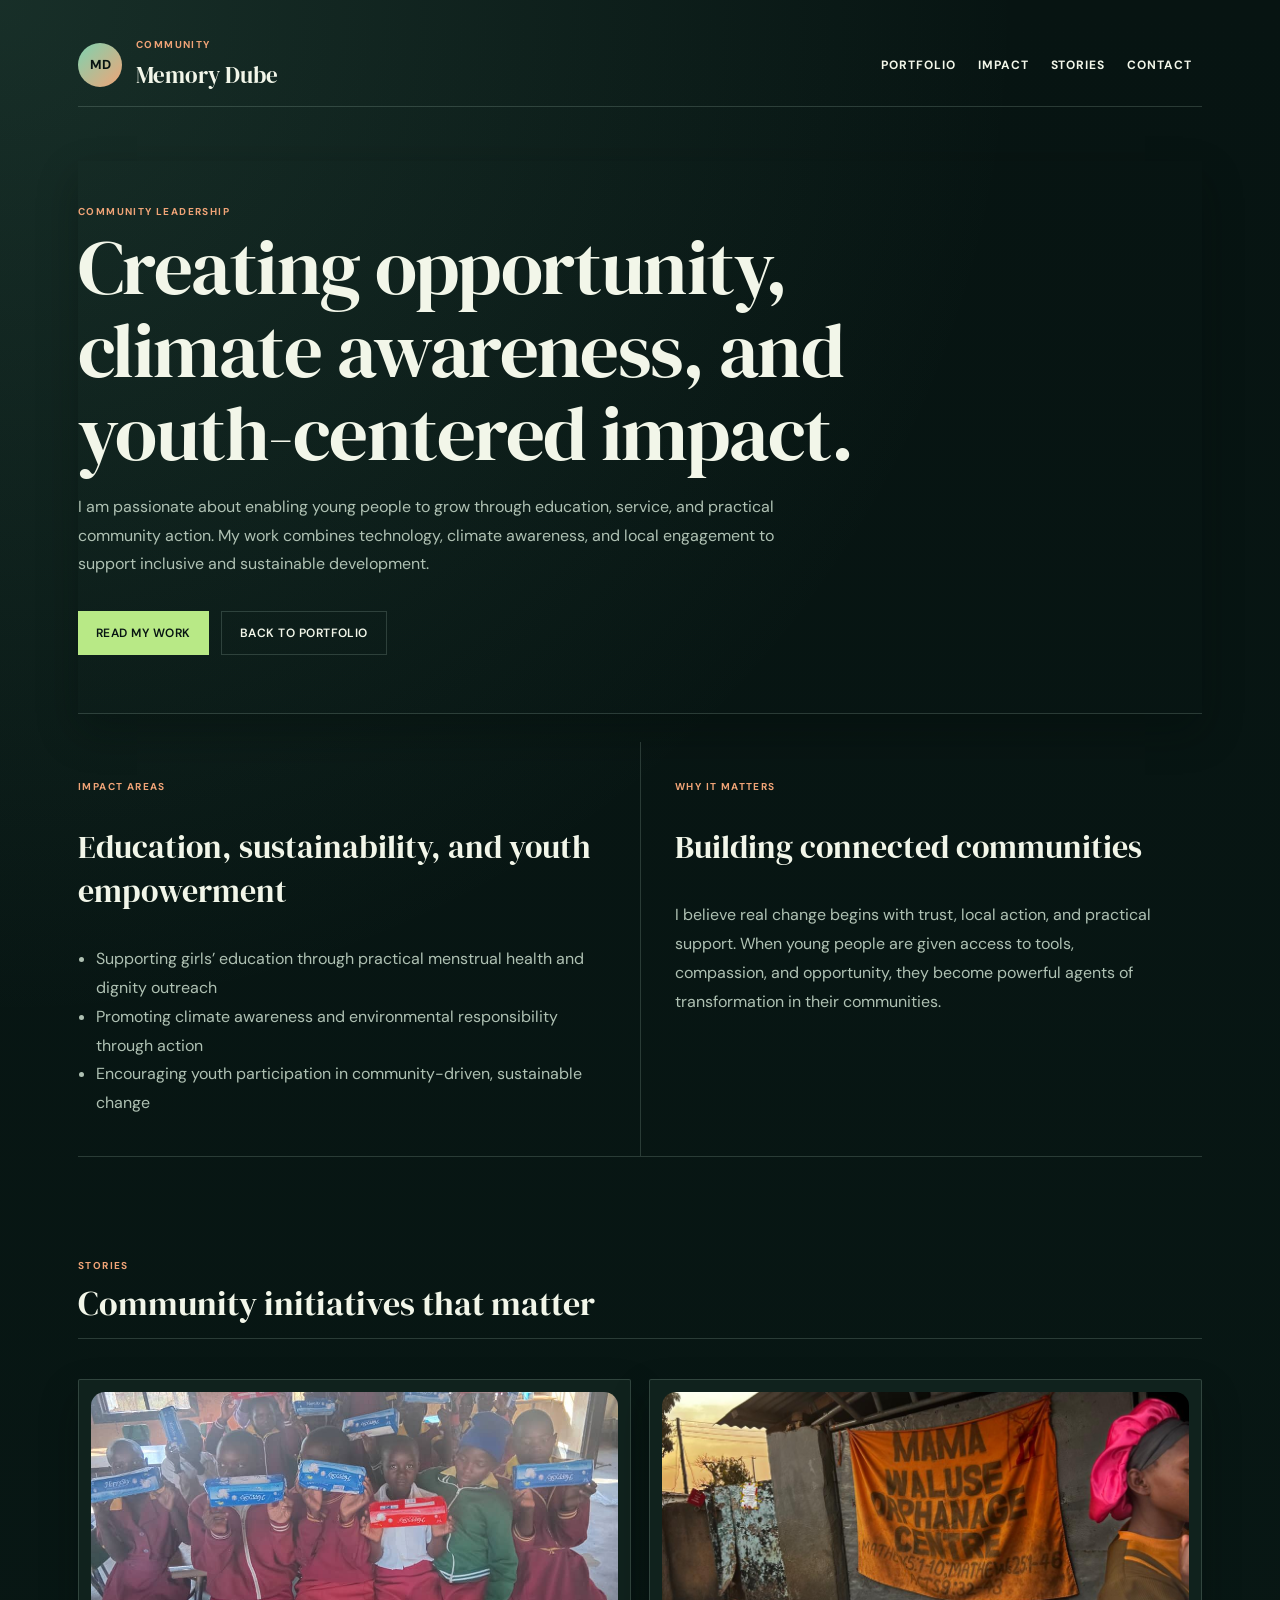
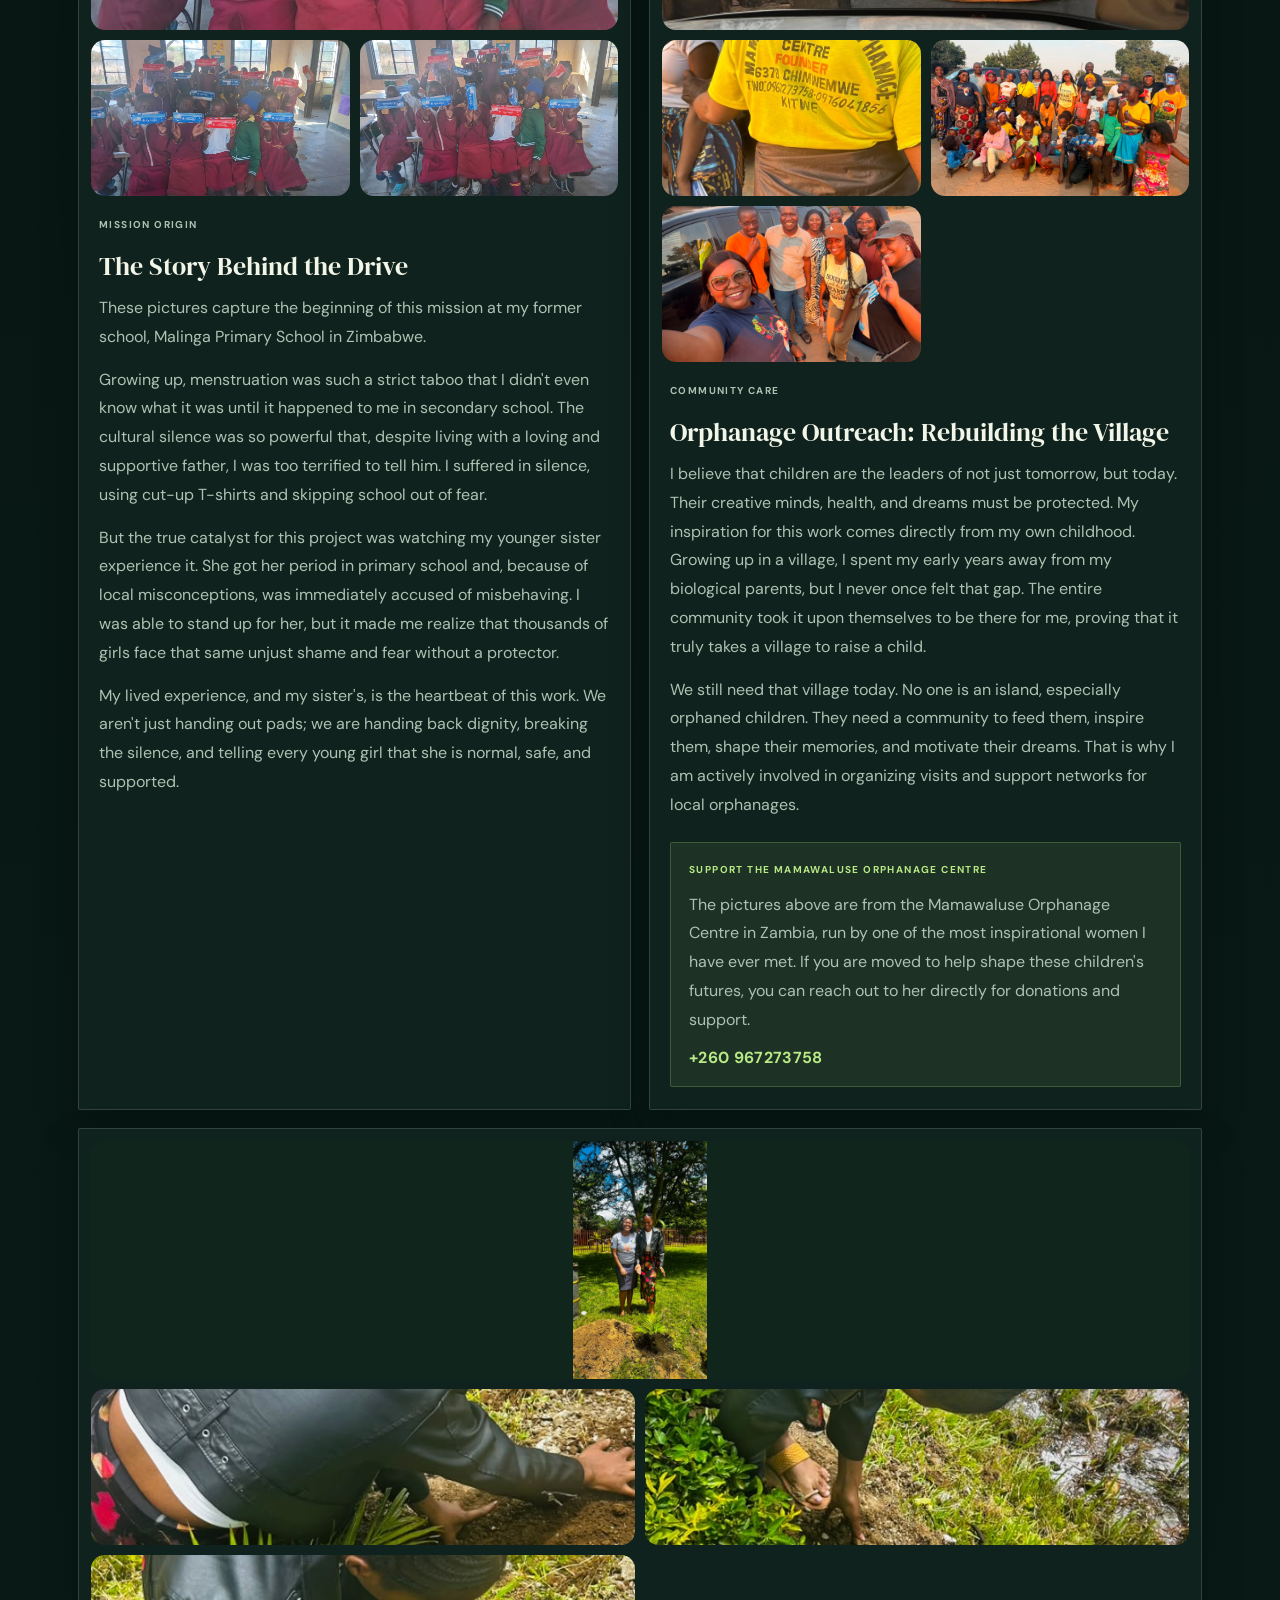
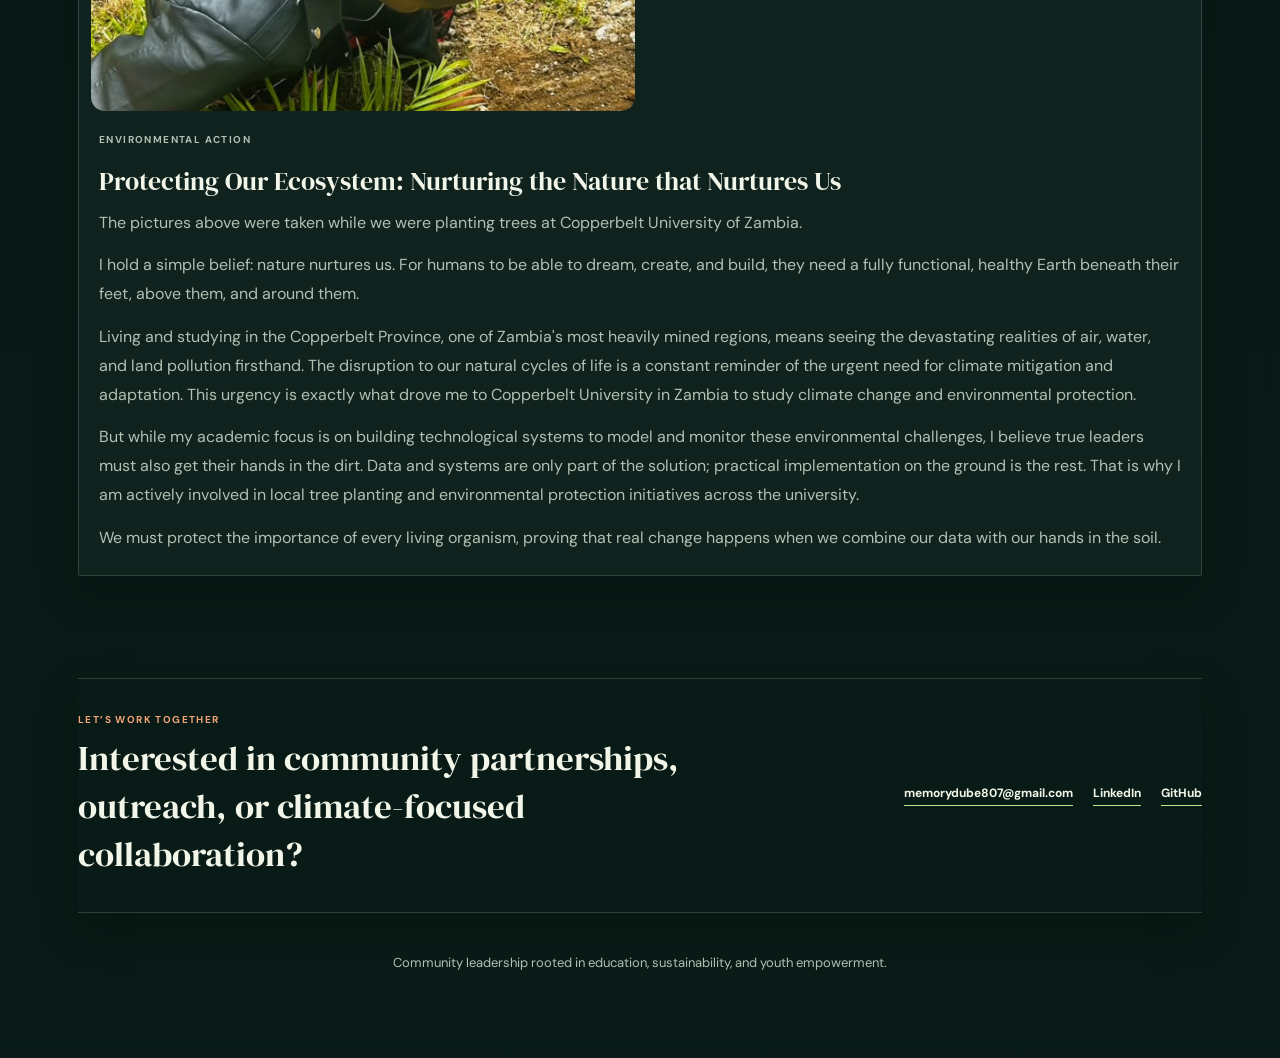
==== commit 58d25367: "Update portfolio and community website" ====
--- a/community.html
+++ b/community.html
@@ -11,7 +11,7 @@
     <link rel="preconnect" href="https://fonts.googleapis.com" />
     <link rel="preconnect" href="https://fonts.gstatic.com" crossorigin />
     <link
-      href="https://fonts.googleapis.com/css2?family=DM+Sans:wght@400;500;600;700&family=Space+Grotesk:wght@500;600;700&display=swap"
+      href="https://fonts.googleapis.com/css2?family=DM+Sans:wght@400;500;600;700&family=DM+Serif+Display&display=swap"
       rel="stylesheet"
     />
     <link rel="stylesheet" href="styles.css" />
--- a/styles.css
+++ b/styles.css
@@ -927,3 +927,684 @@
     height: 200px;
   }
 }
+
+/* Editorial layer: a publication-like system for the portfolio and community pages. */
+:root {
+  --bg: #071412;
+  --bg-2: #10201c;
+  --panel: #10221d;
+  --panel-strong: #183229;
+  --card: #10221d;
+  --card-soft: #142a23;
+  --line: rgba(182, 211, 194, 0.2);
+  --text: #f2f6e9;
+  --muted: #afc1b3;
+  --blue: #7dd3b0;
+  --cyan: #c8ead7;
+  --purple: #f0a477;
+  --green: #b8e986;
+  --shadow: 0 18px 38px rgba(1, 12, 8, 0.32);
+}
+
+body {
+  background:
+    radial-gradient(circle at top left, rgba(125, 211, 176, 0.14), transparent 23%),
+    radial-gradient(circle at bottom right, rgba(240, 164, 119, 0.1), transparent 25%),
+    linear-gradient(180deg, var(--bg) 0%, #091b17 100%);
+  color: var(--text);
+}
+
+.page-shell {
+  max-width: 1180px;
+  padding: 22px 28px 64px;
+}
+
+.card,
+.project-card,
+.video-card,
+.story-card {
+  border: 1px solid var(--line);
+  border-radius: 2px;
+  box-shadow: var(--shadow);
+}
+
+.topbar {
+  position: relative;
+  top: auto;
+  margin-bottom: 54px;
+  padding: 16px 0 15px;
+  border: 0;
+  border-bottom: 1px solid var(--line);
+  border-radius: 0;
+  background: transparent;
+  backdrop-filter: none;
+}
+
+.topbar::before {
+  display: none;
+}
+
+.brand-mark {
+  width: 44px;
+  height: 44px;
+  border-radius: 50%;
+  background: linear-gradient(135deg, var(--blue), var(--purple));
+  color: #071412;
+  box-shadow: none;
+  font-size: 13px;
+}
+
+.brand-wrap h1 {
+  font-family: "DM Serif Display", Georgia, serif;
+  font-size: 1.45rem;
+  font-weight: 400;
+}
+
+h1,
+h2,
+h3,
+h4 {
+  font-family: "DM Serif Display", Georgia, serif;
+  font-weight: 400;
+  letter-spacing: 0;
+}
+
+.eyebrow {
+  color: var(--purple);
+  font-size: 10px;
+  font-weight: 700;
+  letter-spacing: 0.14em;
+}
+
+.main-nav {
+  gap: 2px;
+  color: var(--text);
+  font-size: 12px;
+  font-weight: 700;
+  letter-spacing: 0.08em;
+  text-transform: uppercase;
+}
+
+.main-nav a {
+  padding: 8px 10px;
+  border-radius: 0;
+}
+
+.main-nav a:hover {
+  background: rgba(184, 233, 134, 0.12);
+  color: var(--text);
+}
+
+.hero {
+  grid-template-columns: minmax(0, 1.55fr) minmax(250px, 0.75fr);
+  gap: 64px;
+  min-height: 520px;
+  padding: 62px 0 70px;
+  border: 0;
+  border-bottom: 1px solid var(--line);
+  border-radius: 0;
+  background: transparent;
+}
+
+.badge {
+  border: 0;
+  border-left: 3px solid var(--purple);
+  border-radius: 0;
+  padding: 4px 0 4px 12px;
+  background: transparent;
+  color: var(--text);
+  font-size: 11px;
+  letter-spacing: 0.08em;
+  text-transform: uppercase;
+}
+
+.hero-copy h2 {
+  max-width: 760px;
+  margin-top: 22px;
+  font-size: clamp(3.2rem, 7vw, 6.7rem);
+  line-height: 0.96;
+  letter-spacing: -0.025em;
+}
+
+.hero-copy p {
+  max-width: 590px;
+  margin-top: 28px;
+  color: var(--muted);
+  font-size: 1rem;
+  line-height: 1.85;
+}
+
+.cta-row {
+  margin-top: 32px;
+}
+
+.primary-btn,
+.secondary-btn {
+  min-height: 44px;
+  border-radius: 0;
+  padding: 0 18px;
+  font-size: 12px;
+  letter-spacing: 0.04em;
+  text-transform: uppercase;
+}
+
+.primary-btn {
+  background: var(--green);
+  color: #071412;
+  box-shadow: none;
+}
+
+.secondary-btn {
+  border-color: var(--line);
+  background: transparent;
+  color: var(--text);
+}
+
+.tag-row,
+.impact-row {
+  gap: 8px;
+  margin-top: 34px;
+}
+
+.tag-row span,
+.impact-row span {
+  border: 0;
+  border-bottom: 1px solid var(--line);
+  border-radius: 0;
+  padding: 6px 0;
+  margin-right: 10px;
+  background: transparent;
+  color: var(--muted);
+}
+
+.impact-row {
+  margin-top: 10px;
+}
+
+.impact-row span {
+  color: var(--blue);
+}
+
+.info-panel {
+  align-self: end;
+  padding-bottom: 8px;
+}
+
+.profile-card {
+  gap: 14px;
+  padding: 0 0 20px;
+  border: 0;
+  border-bottom: 1px solid var(--line);
+  border-radius: 0;
+  background: transparent;
+}
+
+.avatar {
+  width: 58px;
+  height: 58px;
+  border-radius: 50%;
+  background: var(--purple);
+  color: #fffaf1;
+  font-family: "DM Serif Display", Georgia, serif;
+  font-weight: 400;
+}
+
+.profile-name {
+  font-family: "DM Serif Display", Georgia, serif;
+  font-size: 1.25rem;
+  font-weight: 400;
+}
+
+.profile-role,
+.stat-grid span {
+  color: var(--muted);
+}
+
+.stat-grid {
+  gap: 0;
+  margin-top: 4px;
+}
+
+.stat-grid div {
+  padding: 16px 0;
+  border: 0;
+  border-bottom: 1px solid var(--line);
+  border-radius: 0;
+  background: transparent;
+}
+
+.stat-grid strong {
+  font-family: "DM Serif Display", Georgia, serif;
+  font-size: 1.1rem;
+  font-weight: 400;
+}
+
+.metrics {
+  margin-top: 0;
+  padding: 26px 0 20px;
+  border: 0;
+  border-bottom: 1px solid var(--line);
+  border-radius: 0;
+  background: transparent;
+}
+
+.metrics-grid {
+  gap: 0;
+  margin-top: 18px;
+}
+
+.metrics-grid article {
+  padding: 14px 20px 12px 0;
+  border: 0;
+  border-right: 1px solid var(--line);
+  border-radius: 0;
+  background: transparent;
+}
+
+.metrics-grid article:last-child {
+  border-right: 0;
+}
+
+.metrics-grid strong {
+  color: var(--blue);
+  font-family: "DM Serif Display", Georgia, serif;
+  font-size: 2.5rem;
+  font-weight: 400;
+}
+
+.about-grid {
+  gap: 0;
+  margin-top: 0;
+  border-bottom: 1px solid var(--line);
+}
+
+.mini-card {
+  padding: 38px 34px 38px 0;
+  border: 0;
+  border-radius: 0;
+  box-shadow: none;
+  background: transparent;
+}
+
+.mini-card + .mini-card {
+  padding-left: 34px;
+  border-left: 1px solid var(--line);
+}
+
+.mini-card h3 {
+  font-size: 2rem;
+}
+
+.mini-card p:last-child {
+  max-width: 440px;
+  margin-top: 16px;
+  color: var(--muted);
+}
+
+.section-header {
+  margin-top: 74px;
+  margin-bottom: 22px;
+  padding: 0;
+  align-items: end;
+  border-bottom: 1px solid var(--line);
+  padding-bottom: 12px;
+}
+
+.section-header h3,
+.section-title-row h3,
+.process h3 {
+  font-size: 2.1rem;
+}
+
+.pill,
+.section-header a {
+  min-height: auto;
+  padding: 4px 0;
+  border: 0;
+  border-bottom: 1px solid var(--line);
+  border-radius: 0;
+  background: transparent;
+  color: var(--text);
+  font-size: 11px;
+  font-weight: 700;
+  letter-spacing: 0.06em;
+  text-transform: uppercase;
+}
+
+.projects-grid,
+.video-grid {
+  gap: 14px;
+}
+
+.project-card,
+.video-card {
+  border-color: var(--line);
+  border-radius: 2px;
+  background: var(--panel);
+}
+
+.project-card {
+  padding: 22px;
+}
+
+.project-card:hover,
+.video-card:hover {
+  transform: translateY(-3px);
+  border-color: var(--purple);
+  box-shadow: 0 12px 22px rgba(38, 34, 25, 0.09);
+}
+
+.project-top {
+  align-items: start;
+  margin-bottom: 30px;
+}
+
+.repo-icon {
+  font-family: "DM Serif Display", Georgia, serif;
+  font-size: 1.25rem;
+  font-weight: 400;
+}
+
+.repo-icon::before {
+  width: 8px;
+  height: 8px;
+  border-radius: 50%;
+  background: var(--purple);
+}
+
+.lang {
+  padding: 5px 0;
+  border: 0;
+  border-bottom: 1px solid var(--line);
+  border-radius: 0;
+  background: transparent;
+  color: var(--muted);
+  font-size: 10px;
+  text-align: right;
+}
+
+.project-card p,
+.video-card p,
+.process-grid p {
+  color: var(--muted);
+}
+
+.meta-row {
+  margin-top: 28px;
+  padding-top: 12px;
+  border-color: var(--line);
+}
+
+.meta-row .stars::before {
+  color: var(--purple);
+}
+
+.project-links a {
+  padding: 7px 0;
+  border: 0;
+  border-bottom: 1px solid var(--green);
+  border-radius: 0;
+  background: transparent;
+  font-size: 11px;
+  font-weight: 700;
+  text-transform: uppercase;
+}
+
+.community-showcase {
+  margin-top: 56px;
+}
+
+.community-showcase .story-card {
+  border-color: rgba(184, 233, 134, 0.35);
+  border-radius: 2px;
+  background:
+    linear-gradient(110deg, rgba(184, 233, 134, 0.14), rgba(16, 34, 29, 0.98) 62%),
+    var(--panel);
+  color: var(--text);
+}
+
+.story-copy {
+  max-width: 760px;
+  padding: 42px;
+}
+
+.community-showcase .eyebrow,
+.community-showcase .story-copy p:not(.eyebrow) {
+  color: var(--muted);
+}
+
+.community-showcase .story-copy h3 {
+  max-width: 620px;
+  font-size: clamp(2rem, 4vw, 3.5rem);
+}
+
+.community-showcase .primary-btn {
+  background: var(--green);
+  color: #071412;
+}
+
+.process {
+  margin-top: 74px;
+  padding: 30px 0 0;
+  border: 0;
+  border-top: 1px solid var(--line);
+  border-bottom: 1px solid var(--line);
+  border-radius: 0;
+  background: transparent;
+}
+
+.process-grid {
+  gap: 0;
+  margin-top: 26px;
+}
+
+.process-grid article {
+  padding: 22px 24px 26px 0;
+  border: 0;
+  border-right: 1px solid var(--line);
+  border-radius: 0;
+  background: transparent;
+}
+
+.process-grid article + article {
+  padding-left: 24px;
+}
+
+.process-grid article:last-child {
+  border-right: 0;
+}
+
+.process-grid span {
+  width: auto;
+  height: auto;
+  margin-bottom: 28px;
+  border: 0;
+  border-radius: 0;
+  background: transparent;
+  color: var(--purple);
+  font-family: "DM Serif Display", Georgia, serif;
+  font-size: 1.6rem;
+  font-weight: 400;
+}
+
+.process-grid h4 {
+  font-size: 1.5rem;
+}
+
+.contact {
+  margin-top: 74px;
+  padding: 34px 0;
+  border: 0;
+  border-top: 1px solid var(--line);
+  border-bottom: 1px solid var(--line);
+  border-radius: 0;
+  background: transparent;
+}
+
+.contact h3 {
+  max-width: 610px;
+  font-size: 2.2rem;
+}
+
+.contact-links {
+  gap: 12px 20px;
+}
+
+.contact-links a {
+  border-bottom: 1px solid var(--green);
+  color: var(--text);
+  font-size: 12px;
+  font-weight: 700;
+  padding-bottom: 4px;
+}
+
+.footer {
+  padding-top: 28px;
+  color: var(--muted);
+}
+
+.community-page-body {
+  background:
+    radial-gradient(circle at top left, rgba(125, 211, 176, 0.14), transparent 23%),
+    linear-gradient(180deg, var(--bg) 0%, #091b17 100%);
+}
+
+.community-hero {
+  padding: 44px 0 58px;
+  border: 0;
+  border-bottom: 1px solid var(--line);
+  border-radius: 0;
+  background: transparent;
+}
+
+.community-hero h2 {
+  max-width: 850px;
+  font-size: clamp(2.8rem, 6vw, 5.8rem);
+  letter-spacing: -0.02em;
+}
+
+.impact-layout {
+  gap: 0;
+  border-bottom: 1px solid var(--line);
+}
+
+.impact-stats {
+  padding: 38px 34px 38px 0;
+  border: 0;
+  border-radius: 0;
+  background: transparent;
+  box-shadow: none;
+}
+
+.impact-stats + .impact-stats {
+  padding-left: 34px;
+  border-left: 1px solid var(--line);
+}
+
+.impact-stats h3 {
+  font-size: 2rem;
+}
+
+.story-card {
+  background: var(--panel);
+}
+
+.story-content h3 {
+  font-size: 1.65rem;
+}
+
+.story-support {
+  border-radius: 2px;
+  background: rgba(184, 233, 134, 0.08);
+  border-color: rgba(184, 233, 134, 0.22);
+}
+
+@media (max-width: 980px) {
+  .hero {
+    gap: 34px;
+  }
+
+  .hero-copy h2 {
+    font-size: clamp(3rem, 7vw, 5rem);
+  }
+}
+
+@media (max-width: 640px) {
+  .page-shell {
+    padding: 14px 18px 48px;
+  }
+
+  .topbar {
+    margin-bottom: 28px;
+  }
+
+  .main-nav {
+    gap: 4px 8px;
+  }
+
+  .main-nav a {
+    padding: 7px 4px;
+  }
+
+  .hero {
+    min-height: 0;
+    gap: 40px;
+    padding: 36px 0 44px;
+  }
+
+  .hero-copy h2,
+  .community-hero h2 {
+    font-size: clamp(2.7rem, 14vw, 4rem);
+  }
+
+  .metrics-grid article {
+    border-right: 0;
+    border-bottom: 1px solid var(--line);
+  }
+
+  .metrics-grid article:last-child {
+    border-bottom: 0;
+  }
+
+  .about-grid,
+  .impact-layout {
+    grid-template-columns: 1fr;
+  }
+
+  .mini-card,
+  .mini-card + .mini-card,
+  .impact-stats,
+  .impact-stats + .impact-stats {
+    padding: 30px 0;
+    border-left: 0;
+    border-bottom: 1px solid var(--line);
+  }
+
+  .mini-card:last-child,
+  .impact-stats:last-child {
+    border-bottom: 0;
+  }
+
+  .section-header {
+    margin-top: 52px;
+  }
+
+  .story-copy {
+    padding: 30px 24px;
+  }
+
+  .process-grid article,
+  .process-grid article + article {
+    padding: 22px 0;
+    border-right: 0;
+    border-bottom: 1px solid var(--line);
+  }
+
+  .process-grid article:last-child {
+    border-bottom: 0;
+  }
+
+  .contact {
+    align-items: flex-start;
+  }
+}
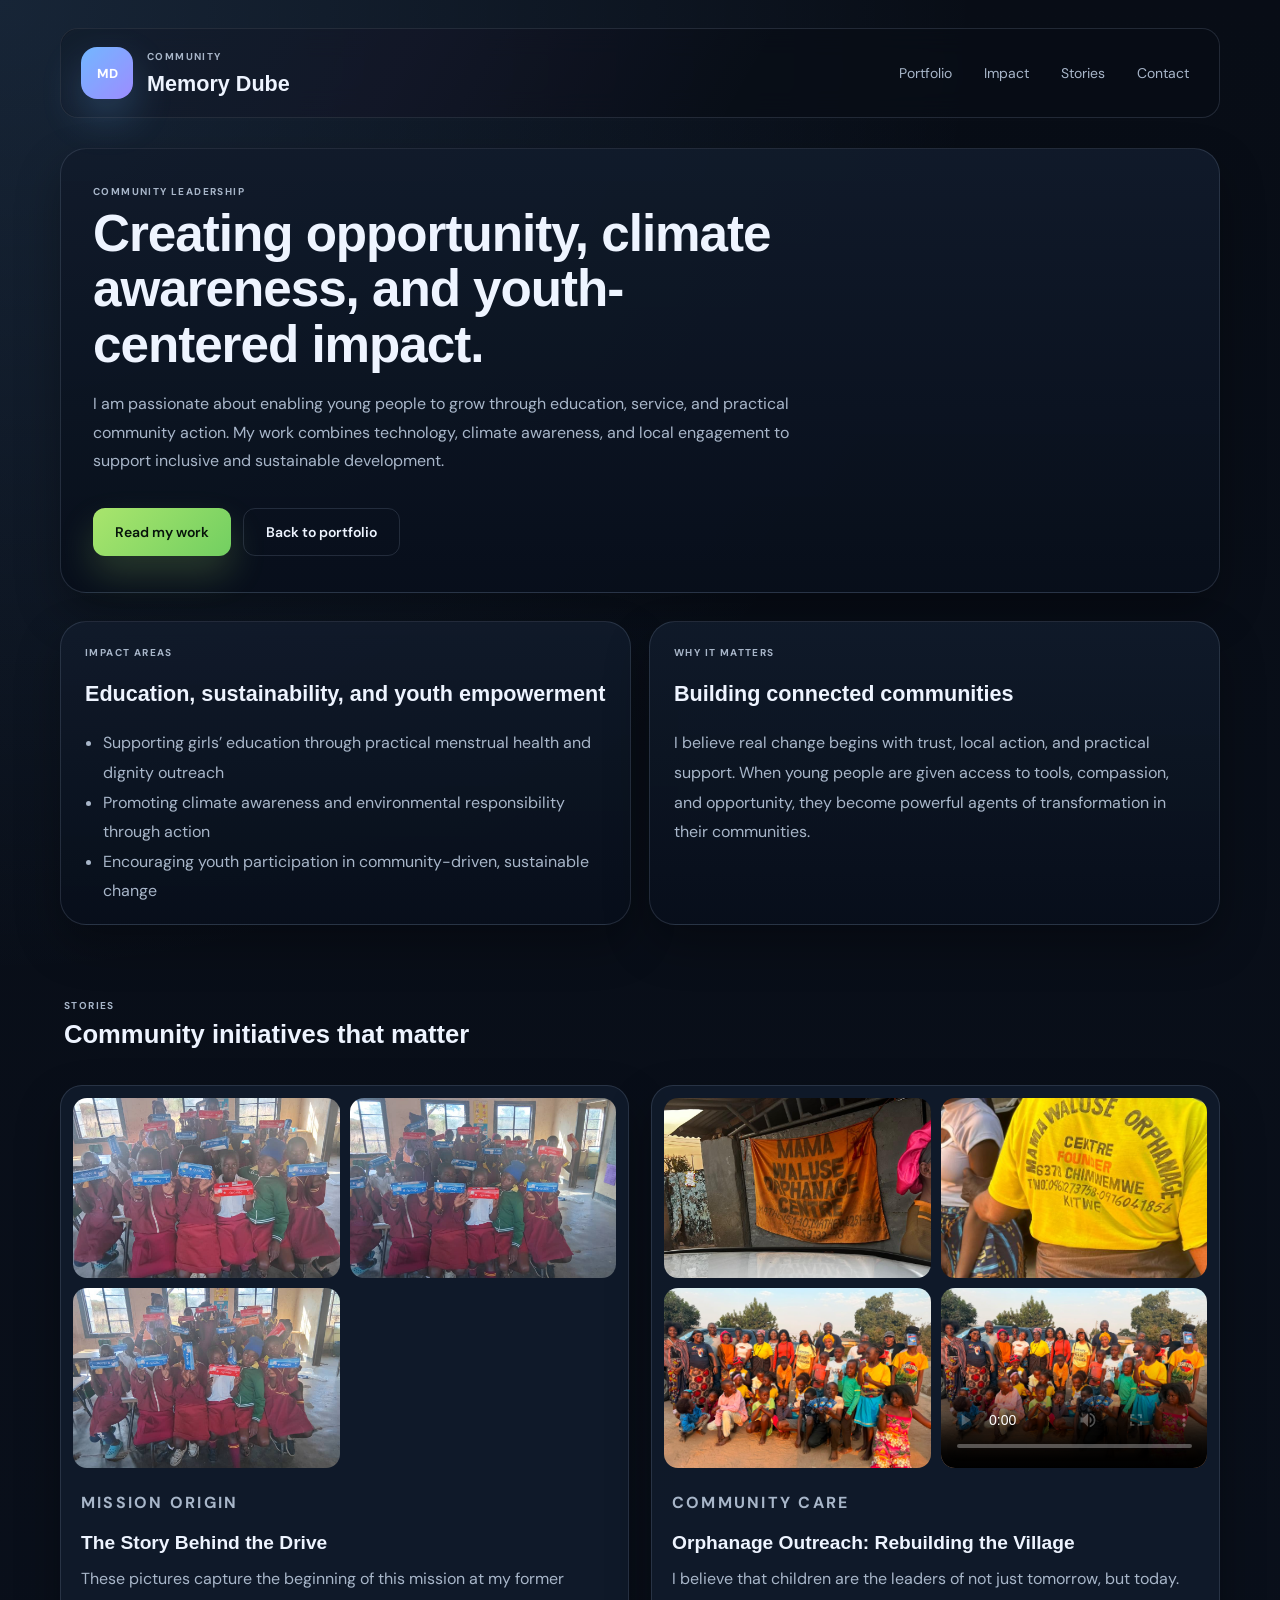
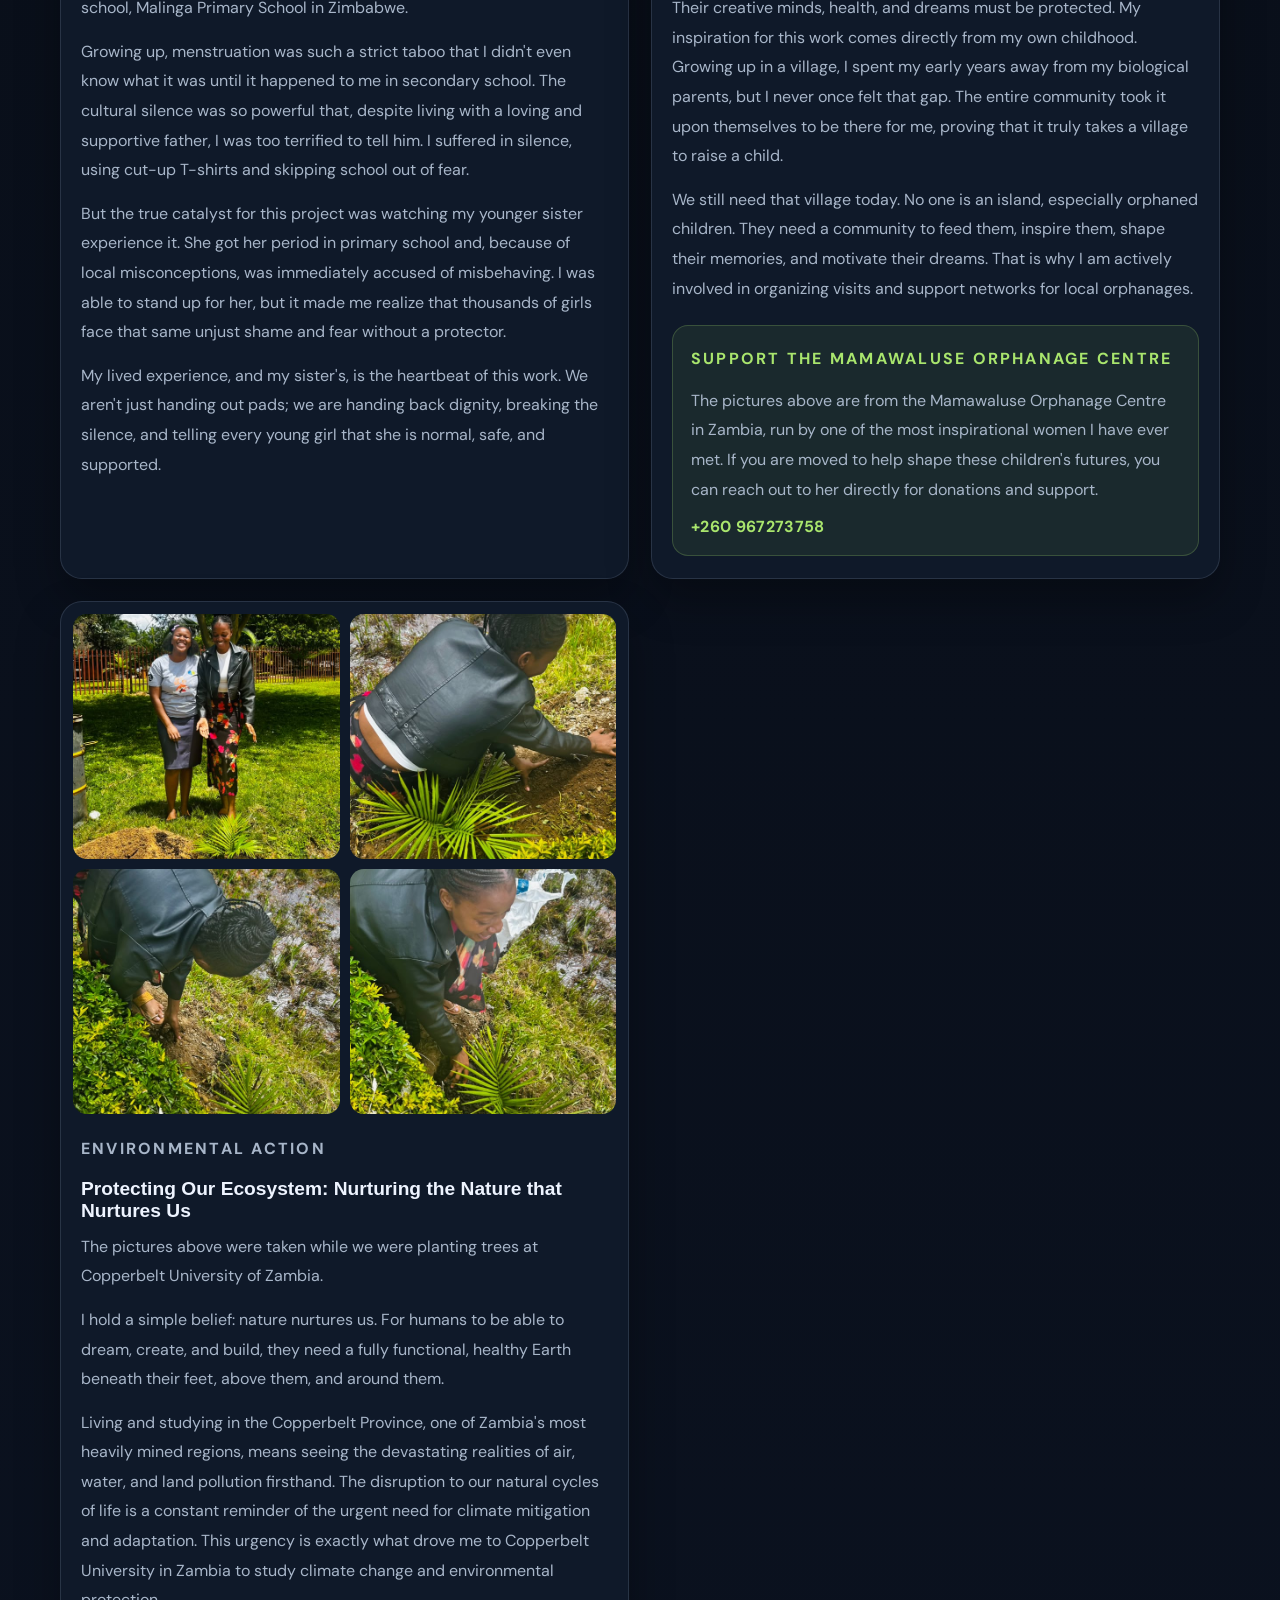
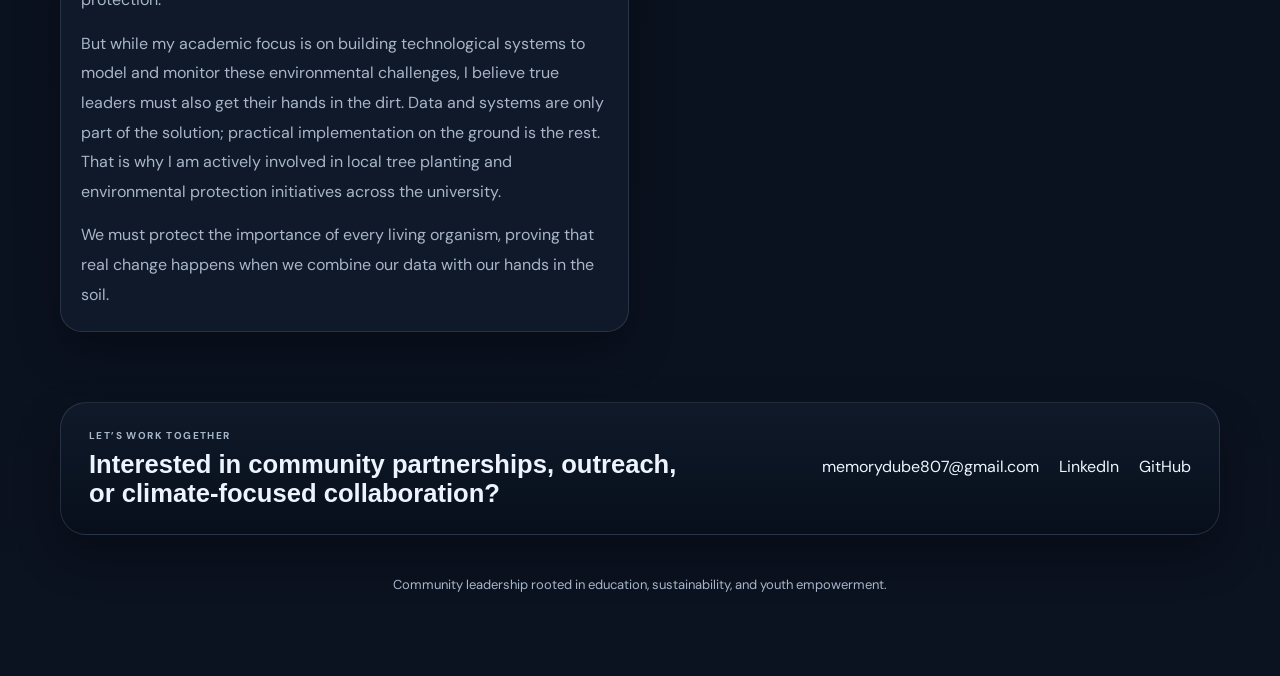
==== commit cbdb5f82: "Refine community galleries and styling" ====
--- a/community.html
+++ b/community.html
@@ -119,15 +119,21 @@
               </div>
             </article>
 
-            <article class="story-card card">
+            <article class="story-card card orphanage-story">
               <div class="story-gallery">
                 <img src="orphanage visits/flag.jpeg" alt="Children taking part in an orphanage visit" />
                 <img src="orphanage visits/mama.jpeg" alt="Community members during an orphanage visit" />
                 <img src="orphanage visits/with kids.jpeg" alt="Spending time with children at the orphanage" />
-                <img
-                  src="orphanage visits/WhatsApp Image 2026-09-12 at 19.09.06.jpeg"
-                  alt="Orphanage visit community activity"
-                />
+                <video
+                  class="orphanage-video"
+                  controls
+                  preload="metadata"
+                  poster="orphanage visits/with kids.jpeg"
+                  aria-label="Video from the Mamawaluse Orphanage Centre visit"
+                >
+                  <source src="orphanage visits/our kids.mp4" type="video/mp4" />
+                  Your browser does not support playing this video.
+                </video>
               </div>
               <div class="story-content">
                 <p class="eyebrow">Community care</p>
@@ -159,7 +165,7 @@
               </div>
             </article>
 
-            <article class="story-card card">
+            <article class="story-card card environmental-story">
               <div class="story-gallery">
                 <img
                   class="tree-result-photo"
@@ -168,7 +174,7 @@
                 />
                 <img src="tree_planting/m.jpeg" alt="Hands pressing soil around a newly planted tree" />
                 <img src="tree_planting/o.jpeg" alt="Preparing the ground for a tree seedling" />
-                <img src="tree_planting/e.jpeg" alt="Planting a palm seedling in the ground" />
+                <img src="tree_planting/m2.jpeg" alt="A community member planting a palm seedling" />
               </div>
               <div class="story-content">
                 <p class="eyebrow">Environmental action</p>
--- a/styles.css
+++ b/styles.css
@@ -766,9 +766,18 @@
   transition: transform 0.35s ease, filter 0.35s ease;
 }
 
+.story-gallery video {
+  width: 100%;
+  height: 156px;
+  object-fit: cover;
+  display: block;
+  border-radius: 14px;
+  background: #050910;
+}
+
 .story-gallery img:first-child {
-  grid-column: 1 / -1;
-  height: 238px;
+  grid-column: auto;
+  height: 180px;
 }
 
 .story-gallery .tree-result-photo {
@@ -783,6 +792,40 @@
 .story-gallery img:hover {
   filter: saturate(1.08);
   transform: scale(1.035);
+}
+
+.story-gallery video:focus-visible {
+  outline: 2px solid var(--cyan);
+  outline-offset: 3px;
+}
+
+.story-gallery .orphanage-video {
+  grid-column: auto;
+  height: 180px;
+}
+
+.orphanage-story .story-gallery {
+  grid-template-columns: repeat(2, minmax(0, 1fr));
+}
+
+.orphanage-story .story-gallery img:first-child {
+  height: 180px;
+}
+
+.orphanage-story .story-gallery img:not(:first-child) {
+  height: 180px;
+}
+
+.environmental-story .story-gallery {
+  grid-template-columns: repeat(2, minmax(0, 1fr));
+  grid-template-rows: auto;
+}
+
+.environmental-story .story-gallery img,
+.environmental-story .story-gallery img:first-child {
+  grid-column: auto;
+  grid-row: auto;
+  height: 180px;
 }
 
 .story-content {
@@ -926,31 +969,42 @@
   .story-gallery img:first-child {
     height: 200px;
   }
+
+  .story-gallery img,
+  .story-gallery img:first-child,
+  .story-gallery video,
+  .story-gallery .orphanage-video,
+  .orphanage-story .story-gallery img:first-child,
+  .orphanage-story .story-gallery img:not(:first-child),
+  .environmental-story .story-gallery img,
+  .environmental-story .story-gallery img:first-child {
+    height: 150px;
+  }
 }
 
 /* Editorial layer: a publication-like system for the portfolio and community pages. */
 :root {
-  --bg: #071412;
-  --bg-2: #10201c;
-  --panel: #10221d;
-  --panel-strong: #183229;
-  --card: #10221d;
-  --card-soft: #142a23;
-  --line: rgba(182, 211, 194, 0.2);
-  --text: #f2f6e9;
-  --muted: #afc1b3;
-  --blue: #7dd3b0;
-  --cyan: #c8ead7;
-  --purple: #f0a477;
-  --green: #b8e986;
-  --shadow: 0 18px 38px rgba(1, 12, 8, 0.32);
+  --bg: #08090b;
+  --bg-2: #111318;
+  --panel: #121419;
+  --panel-strong: #1a1d24;
+  --card: #121419;
+  --card-soft: #181b22;
+  --line: rgba(226, 232, 240, 0.18);
+  --text: #f4f1ea;
+  --muted: #a9adb7;
+  --blue: #77b7ff;
+  --cyan: #bde7ff;
+  --purple: #ff9d78;
+  --green: #c5e86c;
+  --shadow: 0 18px 38px rgba(0, 0, 0, 0.42);
 }
 
 body {
   background:
-    radial-gradient(circle at top left, rgba(125, 211, 176, 0.14), transparent 23%),
-    radial-gradient(circle at bottom right, rgba(240, 164, 119, 0.1), transparent 25%),
-    linear-gradient(180deg, var(--bg) 0%, #091b17 100%);
+    radial-gradient(circle at top left, rgba(119, 183, 255, 0.1), transparent 23%),
+    radial-gradient(circle at bottom right, rgba(255, 157, 120, 0.08), transparent 25%),
+    linear-gradient(180deg, var(--bg) 0%, #0b0c10 100%);
   color: var(--text);
 }
 
@@ -1465,8 +1519,8 @@
 
 .community-page-body {
   background:
-    radial-gradient(circle at top left, rgba(125, 211, 176, 0.14), transparent 23%),
-    linear-gradient(180deg, var(--bg) 0%, #091b17 100%);
+    radial-gradient(circle at top left, rgba(119, 183, 255, 0.1), transparent 23%),
+    linear-gradient(180deg, var(--bg) 0%, #0b0c10 100%);
 }
 
 .community-hero {
@@ -1608,3 +1662,877 @@
     align-items: flex-start;
   }
 }
+
+/* Modern portfolio refinements: stronger type, contrast, and project-specific accents. */
+body {
+  font-size: 16px;
+}
+
+.page-shell {
+  max-width: 1240px;
+}
+
+.topbar {
+  margin-bottom: 30px;
+}
+
+.hero {
+  position: relative;
+  min-height: 600px;
+  padding-top: 86px;
+  padding-bottom: 86px;
+}
+
+.hero::after {
+  content: "01 / 04";
+  position: absolute;
+  right: 0;
+  bottom: 24px;
+  color: var(--muted);
+  font-size: 11px;
+  font-weight: 700;
+  letter-spacing: 0.18em;
+}
+
+.hero-copy h2 {
+  max-width: 840px;
+  font-size: clamp(3.8rem, 8vw, 8rem);
+  line-height: 0.91;
+}
+
+.hero-copy p,
+.mini-card p:last-child,
+.project-card p,
+.video-card p,
+.process-grid p,
+.story-content p,
+.impact-stats p:last-child,
+.impact-stats li {
+  font-size: 16px;
+  line-height: 1.85;
+}
+
+.hero-copy p {
+  max-width: 650px;
+  font-size: 1.1rem;
+}
+
+.info-panel {
+  border-left: 1px solid var(--line);
+  padding-left: 34px;
+}
+
+.metrics-grid strong {
+  font-size: 3rem;
+}
+
+.projects-grid {
+  grid-template-columns: repeat(2, minmax(0, 1fr));
+  gap: 16px;
+}
+
+.project-card {
+  min-height: 270px;
+  display: flex;
+  flex-direction: column;
+}
+
+.project-card .meta-row {
+  margin-top: auto;
+}
+
+.project-card:nth-child(3n + 1) {
+  border-top: 3px solid var(--blue);
+}
+
+.project-card:nth-child(3n + 2) {
+  border-top: 3px solid var(--purple);
+}
+
+.project-card:nth-child(3n) {
+  border-top: 3px solid var(--green);
+}
+
+.project-card:nth-child(3n + 2) .repo-icon::before {
+  background: var(--purple);
+}
+
+.project-card:nth-child(3n) .repo-icon::before {
+  background: var(--green);
+}
+
+.section-header h3,
+.section-title-row h3,
+.process h3 {
+  font-size: 2.5rem;
+}
+
+.community-showcase .story-copy h3 {
+  font-size: clamp(2.6rem, 5vw, 4.8rem);
+  line-height: 0.96;
+}
+
+.community-page-shell .story-grid {
+  gap: 22px;
+}
+
+.community-page-shell .story-card {
+  border-top: 3px solid var(--purple);
+}
+
+.community-page-shell .story-card:nth-child(2) {
+  border-top-color: var(--green);
+}
+
+.community-page-shell .story-card:nth-child(3) {
+  border-top-color: var(--blue);
+}
+
+@media (max-width: 980px) {
+  .hero {
+    min-height: 0;
+    padding-top: 54px;
+    padding-bottom: 64px;
+  }
+
+  .hero-copy h2 {
+    font-size: clamp(3.4rem, 9vw, 6rem);
+  }
+
+  .info-panel {
+    border-left: 0;
+    padding-left: 0;
+  }
+}
+
+@media (max-width: 640px) {
+  .hero {
+    padding-top: 36px;
+    padding-bottom: 50px;
+  }
+
+  .hero::after {
+    bottom: 14px;
+  }
+
+  .hero-copy h2 {
+    font-size: clamp(3.2rem, 15vw, 5rem);
+  }
+
+  .hero-copy p,
+  .mini-card p:last-child,
+  .project-card p,
+  .video-card p,
+  .process-grid p,
+  .story-content p,
+  .impact-stats p:last-child,
+  .impact-stats li {
+    font-size: 15px;
+  }
+
+  .projects-grid {
+    grid-template-columns: 1fr;
+  }
+
+  .section-header h3,
+  .section-title-row h3,
+  .process h3 {
+    font-size: 2.1rem;
+  }
+}
+
+/* Return to the balanced portfolio layout with one focused visual system. */
+:root {
+  --bg: #080d16;
+  --bg-2: #101827;
+  --panel: rgba(17, 27, 43, 0.92);
+  --panel-strong: #142238;
+  --card: rgba(17, 27, 43, 0.94);
+  --card-soft: rgba(21, 34, 54, 0.82);
+  --line: rgba(154, 174, 201, 0.18);
+  --text: #eef4ff;
+  --muted: #a8b6c9;
+  --blue: #72b7ff;
+  --cyan: #8fe8f2;
+  --purple: #9d8cff;
+  --green: #a9e56d;
+  --shadow: 0 20px 45px rgba(0, 0, 0, 0.3);
+}
+
+body,
+.community-page-body {
+  background:
+    radial-gradient(circle at top left, rgba(114, 183, 255, 0.14), transparent 24%),
+    linear-gradient(180deg, var(--bg) 0%, #0b1220 100%);
+  color: var(--text);
+}
+
+.page-shell {
+  max-width: 1200px;
+  padding: 28px 20px 60px;
+}
+
+.card,
+.project-card,
+.video-card,
+.story-card {
+  border: 1px solid var(--line);
+  border-radius: 22px;
+  box-shadow: var(--shadow);
+}
+
+.topbar {
+  position: sticky;
+  top: 12px;
+  margin-bottom: 30px;
+  padding: 18px 20px;
+  border: 1px solid var(--line);
+  border-radius: 18px;
+  background: rgba(8, 13, 22, 0.78);
+  backdrop-filter: blur(14px);
+}
+
+.topbar::before {
+  display: block;
+  background: linear-gradient(120deg, rgba(114, 183, 255, 0.08), rgba(157, 140, 255, 0.06), transparent 60%);
+}
+
+.brand-mark {
+  width: 52px;
+  height: 52px;
+  border-radius: 16px;
+  background: linear-gradient(135deg, var(--blue), var(--purple));
+  color: #fff;
+  box-shadow: 0 18px 40px rgba(114, 183, 255, 0.24);
+}
+
+h1,
+h2,
+h3,
+h4,
+.brand-wrap h1 {
+  font-family: "Space Grotesk", sans-serif;
+  font-weight: 600;
+}
+
+.brand-wrap h1 {
+  font-size: 1.35rem;
+}
+
+.eyebrow {
+  color: var(--muted);
+}
+
+.main-nav {
+  gap: 12px;
+  color: var(--muted);
+  font-size: 14px;
+  font-weight: 400;
+  letter-spacing: normal;
+  text-transform: none;
+}
+
+.main-nav a {
+  padding: 9px 10px;
+  border-radius: 10px;
+}
+
+.main-nav a:hover {
+  background: rgba(114, 183, 255, 0.1);
+  color: var(--text);
+}
+
+.hero {
+  grid-template-columns: 1.4fr 0.8fr;
+  gap: 34px;
+  min-height: 0;
+  padding: 42px 38px;
+  border: 1px solid var(--line);
+  border-radius: 26px;
+  background: linear-gradient(180deg, rgba(17, 27, 43, 0.94), rgba(8, 15, 27, 0.97));
+}
+
+.hero::after {
+  display: none;
+}
+
+.badge {
+  border: 1px solid rgba(143, 232, 242, 0.18);
+  border-radius: 999px;
+  padding: 8px 14px;
+  background: rgba(143, 232, 242, 0.08);
+  color: #d9f9ff;
+  font-size: 12px;
+  letter-spacing: normal;
+  text-transform: none;
+}
+
+.hero-copy h2 {
+  max-width: 650px;
+  margin-top: 18px;
+  font-size: clamp(2.5rem, 5vw, 4.4rem);
+  line-height: 1.04;
+  letter-spacing: -0.04em;
+}
+
+.hero-copy p {
+  max-width: 620px;
+  margin-top: 18px;
+  font-size: 1.02rem;
+  line-height: 1.8;
+}
+
+.primary-btn,
+.secondary-btn {
+  min-height: 48px;
+  border-radius: 12px;
+  padding: 0 22px;
+  font-size: 14px;
+  letter-spacing: normal;
+  text-transform: none;
+}
+
+.primary-btn {
+  background: linear-gradient(135deg, var(--green), #72cf61);
+  color: #07140b;
+  box-shadow: 0 18px 36px rgba(169, 229, 109, 0.2);
+}
+
+.secondary-btn {
+  border-color: var(--line);
+}
+
+.tag-row,
+.impact-row {
+  gap: 10px;
+  margin-top: 24px;
+}
+
+.tag-row span,
+.impact-row span {
+  margin-right: 0;
+  border: 1px solid var(--line);
+  border-radius: 999px;
+  padding: 9px 12px;
+  background: rgba(148, 163, 184, 0.05);
+  color: var(--muted);
+}
+
+.impact-row {
+  margin-top: 12px;
+}
+
+.impact-row span {
+  border-color: rgba(169, 229, 109, 0.2);
+  background: rgba(169, 229, 109, 0.08);
+  color: #d9f8bd;
+}
+
+.info-panel {
+  align-self: center;
+  border-left: 0;
+  padding-left: 0;
+}
+
+.profile-card {
+  padding: 20px;
+  border: 1px solid var(--line);
+  border-radius: 22px;
+  background: linear-gradient(135deg, rgba(114, 183, 255, 0.1), rgba(157, 140, 255, 0.08));
+}
+
+.avatar {
+  width: 76px;
+  height: 76px;
+  border-radius: 22px;
+  background: linear-gradient(135deg, var(--purple), var(--blue));
+  font-family: "Space Grotesk", sans-serif;
+}
+
+.profile-name,
+.stat-grid strong {
+  font-family: "DM Sans", sans-serif;
+  font-weight: 700;
+}
+
+.stat-grid {
+  gap: 16px;
+  margin-top: 0;
+}
+
+.stat-grid div {
+  padding: 18px 16px;
+  border: 1px solid var(--line);
+  border-radius: 16px;
+  background: rgba(148, 163, 184, 0.04);
+}
+
+.metrics {
+  margin-top: 28px;
+  padding: 26px 30px 18px;
+  border: 1px solid var(--line);
+  border-radius: 26px;
+  background: linear-gradient(180deg, rgba(17, 27, 43, 0.9), rgba(8, 15, 27, 0.95));
+}
+
+.metrics-grid {
+  grid-template-columns: repeat(4, minmax(0, 1fr));
+  gap: 16px;
+  margin-top: 20px;
+}
+
+.metrics-grid article {
+  padding: 20px 18px;
+  border: 1px solid var(--line);
+  border-radius: 18px;
+  background: rgba(148, 163, 184, 0.04);
+}
+
+.metrics-grid strong {
+  color: var(--text);
+  font-family: "Space Grotesk", sans-serif;
+  font-size: clamp(1.5rem, 2.5vw, 2.2rem);
+}
+
+.about-grid {
+  grid-template-columns: repeat(2, minmax(0, 1fr));
+  gap: 18px;
+  margin-top: 26px;
+  border: 0;
+}
+
+.mini-card,
+.mini-card + .mini-card {
+  padding: 24px;
+  border: 1px solid var(--line);
+  border-radius: 26px;
+  background: linear-gradient(180deg, rgba(17, 27, 43, 0.9), rgba(8, 15, 27, 0.95));
+}
+
+.mini-card h3 {
+  font-size: 1.45rem;
+}
+
+.section-header {
+  margin-top: 46px;
+  margin-bottom: 18px;
+  padding: 0 4px;
+  border: 0;
+}
+
+.section-header h3,
+.section-title-row h3,
+.process h3 {
+  font-size: 1.6rem;
+}
+
+.pill,
+.section-header a {
+  min-height: 38px;
+  padding: 0 14px;
+  border: 1px solid var(--line);
+  border-radius: 999px;
+  background: rgba(148, 163, 184, 0.04);
+  color: var(--muted);
+  font-size: 12px;
+  letter-spacing: normal;
+  text-transform: none;
+}
+
+.projects-grid,
+.video-grid {
+  grid-template-columns: repeat(3, minmax(0, 1fr));
+  gap: 18px;
+}
+
+.project-card,
+.video-card {
+  min-height: 0;
+  display: block;
+  background: rgba(17, 27, 43, 0.9);
+}
+
+.project-card {
+  padding: 18px;
+  border-top: 1px solid var(--line);
+}
+
+.project-card:nth-child(3n + 1),
+.project-card:nth-child(3n + 2),
+.project-card:nth-child(3n),
+.community-page-shell .story-card,
+.community-page-shell .story-card:nth-child(2),
+.community-page-shell .story-card:nth-child(3) {
+  border-top: 1px solid var(--line);
+}
+
+.project-card:hover,
+.video-card:hover {
+  border-color: rgba(114, 183, 255, 0.38);
+  box-shadow: 0 18px 32px rgba(5, 10, 20, 0.45);
+}
+
+.project-top {
+  align-items: center;
+  margin-bottom: 18px;
+}
+
+.repo-icon {
+  font-family: "DM Sans", sans-serif;
+  font-size: 1rem;
+  font-weight: 600;
+}
+
+.repo-icon::before {
+  width: 12px;
+  height: 12px;
+  border-radius: 4px;
+  background: linear-gradient(135deg, var(--green), #facc15);
+}
+
+.project-card:nth-child(3n + 2) .repo-icon::before,
+.project-card:nth-child(3n) .repo-icon::before {
+  background: linear-gradient(135deg, var(--blue), var(--purple));
+}
+
+.lang {
+  padding: 7px 10px;
+  border: 1px solid rgba(114, 183, 255, 0.22);
+  border-radius: 999px;
+  background: rgba(114, 183, 255, 0.1);
+  color: #dceeff;
+  font-size: 11px;
+}
+
+.project-links a {
+  padding: 8px 12px;
+  border: 1px solid var(--line);
+  border-radius: 10px;
+  background: rgba(148, 163, 184, 0.04);
+  font-size: 12px;
+  font-weight: 400;
+  text-transform: none;
+}
+
+.community-showcase {
+  margin-top: 38px;
+}
+
+.community-showcase .story-card {
+  border-color: var(--line);
+  border-radius: 24px;
+  background: linear-gradient(135deg, rgba(114, 183, 255, 0.1), rgba(17, 27, 43, 0.95));
+}
+
+.story-copy {
+  max-width: 680px;
+  padding: 34px;
+}
+
+.community-showcase .story-copy h3 {
+  max-width: 540px;
+  font-size: clamp(1.6rem, 3vw, 2.3rem);
+  line-height: 1.1;
+}
+
+.community-showcase .primary-btn {
+  background: linear-gradient(135deg, var(--green), #72cf61);
+  color: #07140b;
+}
+
+.process {
+  margin-top: 38px;
+  padding: 24px 28px 14px;
+  border: 1px solid var(--line);
+  border-radius: 26px;
+  background: linear-gradient(180deg, rgba(17, 27, 43, 0.9), rgba(8, 15, 27, 0.95));
+}
+
+.process-grid {
+  grid-template-columns: repeat(3, minmax(0, 1fr));
+  gap: 18px;
+  margin-top: 18px;
+}
+
+.process-grid article,
+.process-grid article + article {
+  padding: 22px 18px 18px;
+  border: 1px solid var(--line);
+  border-radius: 20px;
+  background: rgba(148, 163, 184, 0.04);
+}
+
+.process-grid span {
+  width: 38px;
+  height: 38px;
+  margin-bottom: 18px;
+  border: 1px solid rgba(114, 183, 255, 0.22);
+  border-radius: 12px;
+  background: rgba(114, 183, 255, 0.12);
+  color: #dfeeff;
+  font-family: "DM Sans", sans-serif;
+  font-size: 1rem;
+  font-weight: 700;
+}
+
+.contact {
+  margin-top: 42px;
+  padding: 26px 28px;
+  border: 1px solid var(--line);
+  border-radius: 26px;
+  background: linear-gradient(180deg, rgba(17, 27, 43, 0.9), rgba(8, 15, 27, 0.95));
+}
+
+.contact h3 {
+  max-width: 610px;
+  font-size: 1.6rem;
+}
+
+.contact-links a {
+  border-bottom: 0;
+  font-size: inherit;
+  font-weight: 400;
+}
+
+.community-hero {
+  padding: 36px 32px;
+  border: 1px solid var(--line);
+  border-radius: 26px;
+  background: linear-gradient(180deg, rgba(17, 27, 43, 0.94), rgba(8, 15, 27, 0.97));
+}
+
+.community-hero h2 {
+  max-width: 700px;
+  font-size: clamp(2.2rem, 4vw, 3.6rem);
+  line-height: 1.08;
+}
+
+.impact-layout {
+  grid-template-columns: repeat(2, minmax(0, 1fr));
+  gap: 18px;
+  border: 0;
+}
+
+.impact-stats,
+.impact-stats + .impact-stats {
+  padding: 24px 24px 18px;
+  border: 1px solid var(--line);
+  border-radius: 26px;
+  background: linear-gradient(180deg, rgba(17, 27, 43, 0.9), rgba(8, 15, 27, 0.95));
+}
+
+.impact-stats h3 {
+  font-size: 1.35rem;
+}
+
+.story-content h3 {
+  font-size: 1.2rem;
+}
+
+.story-support {
+  border-radius: 16px;
+  background: rgba(169, 229, 109, 0.08);
+  border-color: rgba(169, 229, 109, 0.22);
+}
+
+@media (max-width: 980px) {
+  .hero {
+    gap: 26px;
+    padding: 38px 30px;
+  }
+
+  .projects-grid,
+  .video-grid,
+  .metrics-grid,
+  .process-grid,
+  .impact-layout,
+  .story-grid {
+    grid-template-columns: 1fr;
+  }
+
+  .about-grid {
+    grid-template-columns: repeat(2, minmax(0, 1fr));
+  }
+}
+
+@media (max-width: 640px) {
+  .page-shell {
+    padding-left: 14px;
+    padding-right: 14px;
+  }
+
+  .topbar,
+  .section-header,
+  .section-title-row {
+    flex-direction: column;
+    align-items: flex-start;
+  }
+
+  .main-nav {
+    gap: 10px 14px;
+  }
+
+  .hero,
+  .metrics,
+  .contact,
+  .community-hero {
+    padding-left: 18px;
+    padding-right: 18px;
+  }
+
+  .about-grid,
+  .projects-grid,
+  .video-grid,
+  .metrics-grid,
+  .process-grid,
+  .stat-grid,
+  .community-showcase {
+    grid-template-columns: 1fr;
+  }
+
+  .about-grid {
+    gap: 14px;
+  }
+
+  .mini-card,
+  .mini-card + .mini-card,
+  .impact-stats,
+  .impact-stats + .impact-stats {
+    padding: 22px 20px;
+  }
+
+  .hero-copy h2 {
+    font-size: 2.4rem;
+  }
+
+  .story-copy {
+    padding: 26px 22px;
+  }
+
+  .story-gallery img:first-child {
+    height: 200px;
+  }
+}
+
+/* Keep every community initiative in the same reusable story grid. */
+.story-grid > .story-card:last-child {
+  grid-column: auto;
+}
+
+.story-gallery img,
+.story-gallery img:first-child,
+.story-gallery video,
+.story-gallery .orphanage-video {
+  height: 180px;
+}
+
+.environmental-story .story-gallery {
+  grid-template-columns: repeat(2, minmax(0, 1fr));
+  grid-template-rows: auto;
+}
+
+.environmental-story .story-gallery img,
+.environmental-story .story-gallery img:first-child {
+  grid-column: auto;
+  grid-row: auto;
+  height: 180px;
+}
+
+@media (max-width: 980px) {
+  .story-grid > .story-card:last-child {
+    grid-column: auto;
+  }
+}
+
+@media (max-width: 640px) {
+  .environmental-story .story-gallery img,
+  .environmental-story .story-gallery img:first-child {
+    height: 150px;
+  }
+}
+
+/* Keep each gallery row aligned while preserving the important subjects in frame. */
+.story-gallery {
+  grid-auto-rows: 180px;
+  align-items: stretch;
+}
+
+.story-gallery img,
+.story-gallery video {
+  aspect-ratio: 4 / 3;
+  object-fit: cover;
+  object-position: center center;
+}
+
+.story-gallery .tree-result-photo {
+  object-fit: contain;
+  object-position: center center;
+  background: #10261d;
+}
+
+.environmental-story .story-gallery img:nth-child(2),
+.environmental-story .story-gallery img:nth-child(3),
+.environmental-story .story-gallery img:nth-child(4) {
+  object-position: center 45%;
+}
+
+.environmental-story .story-gallery img {
+  object-fit: contain;
+  object-position: center center;
+  background: #10261d;
+}
+
+.environmental-story .story-gallery {
+  grid-auto-rows: 245px;
+}
+
+.environmental-story .story-gallery img {
+  height: 245px;
+}
+
+.environmental-story .story-gallery img:first-child {
+  height: 245px;
+}
+
+.environmental-story .story-gallery img {
+  object-fit: cover;
+  object-position: center center;
+}
+
+.environmental-story .story-gallery .tree-result-photo {
+  object-position: center 62%;
+}
+
+.environmental-story .story-gallery img:nth-child(2) {
+  object-position: center 48%;
+}
+
+.environmental-story .story-gallery img:nth-child(4) {
+  object-position: center 42%;
+}
+
+.orphanage-story .story-gallery img {
+  object-position: center 40%;
+}
+
+@media (max-width: 640px) {
+  .story-gallery {
+    grid-auto-rows: 150px;
+  }
+
+  .environmental-story .story-gallery {
+    grid-auto-rows: 205px;
+  }
+
+  .environmental-story .story-gallery img {
+    height: 205px;
+  }
+
+  .environmental-story .story-gallery img:first-child {
+    height: 205px;
+  }
+
+  .environmental-story .story-gallery .tree-result-photo {
+    object-position: center 62%;
+  }
+}
